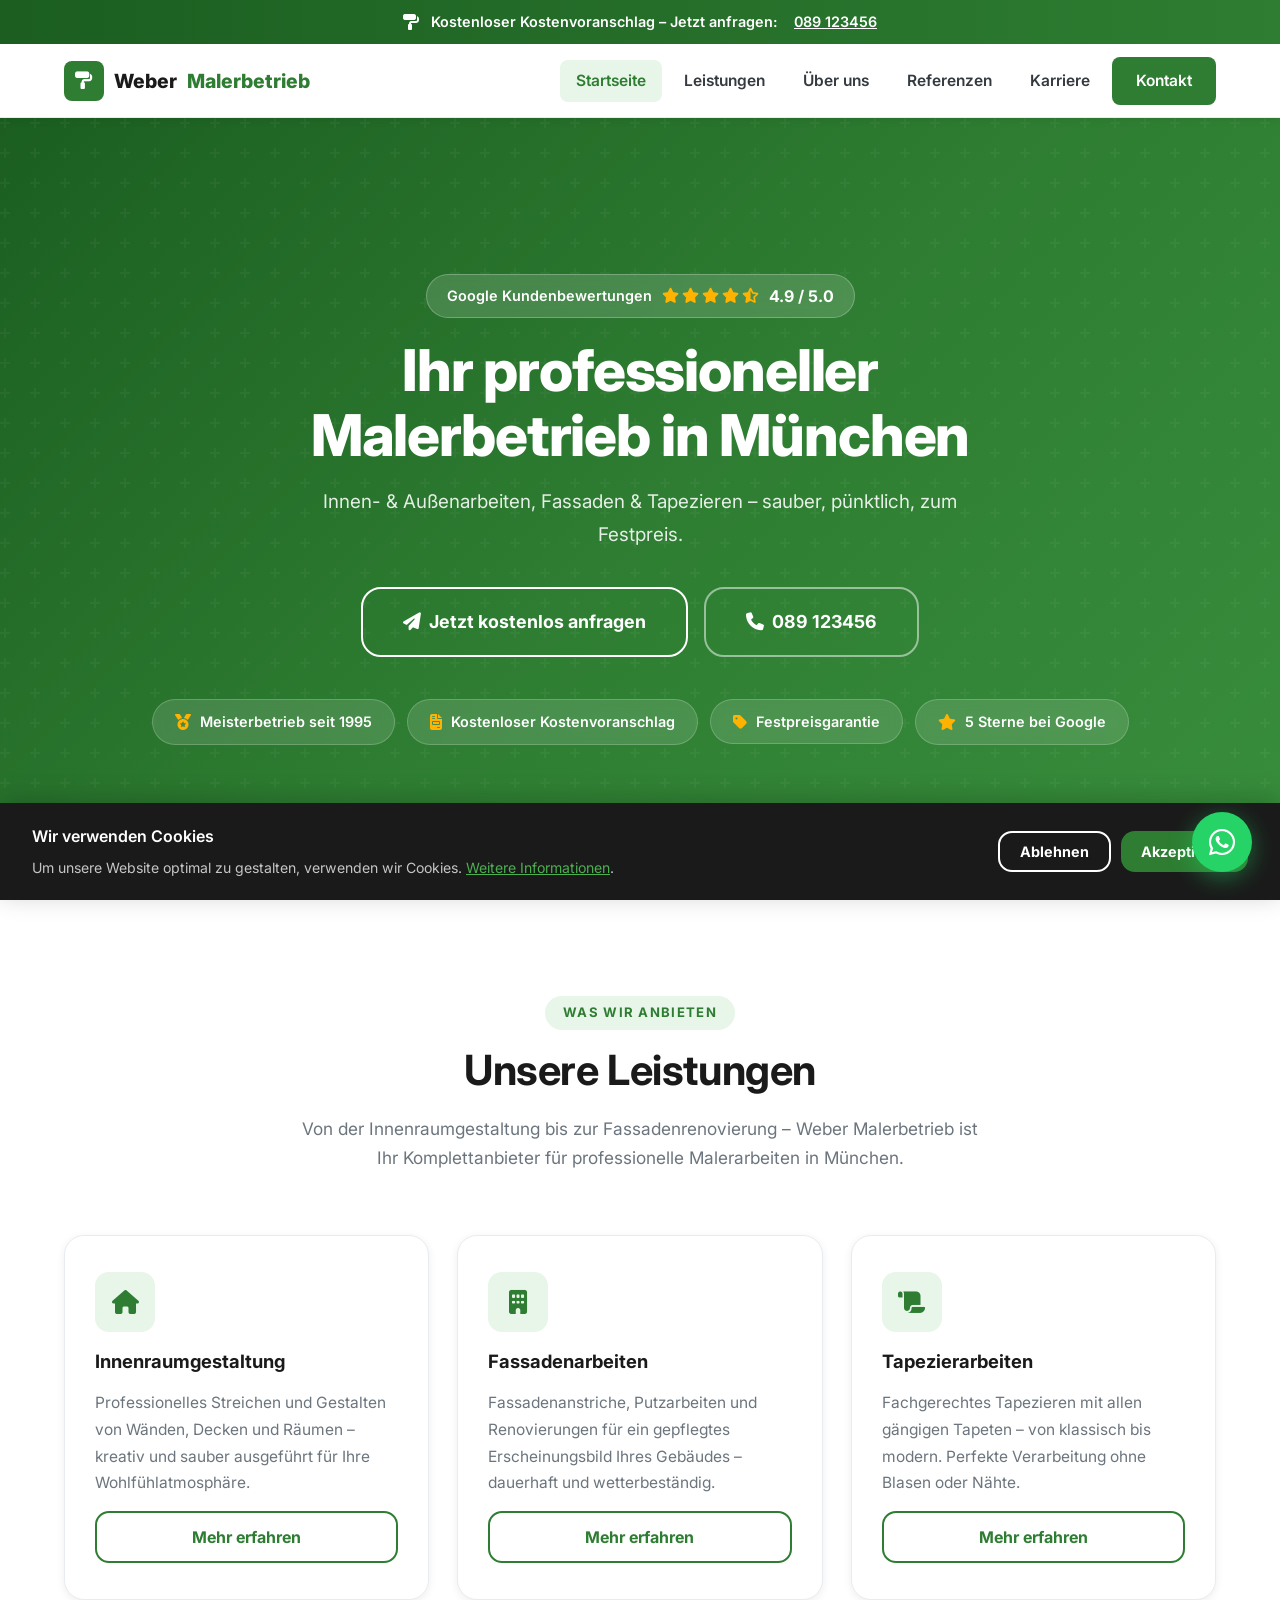
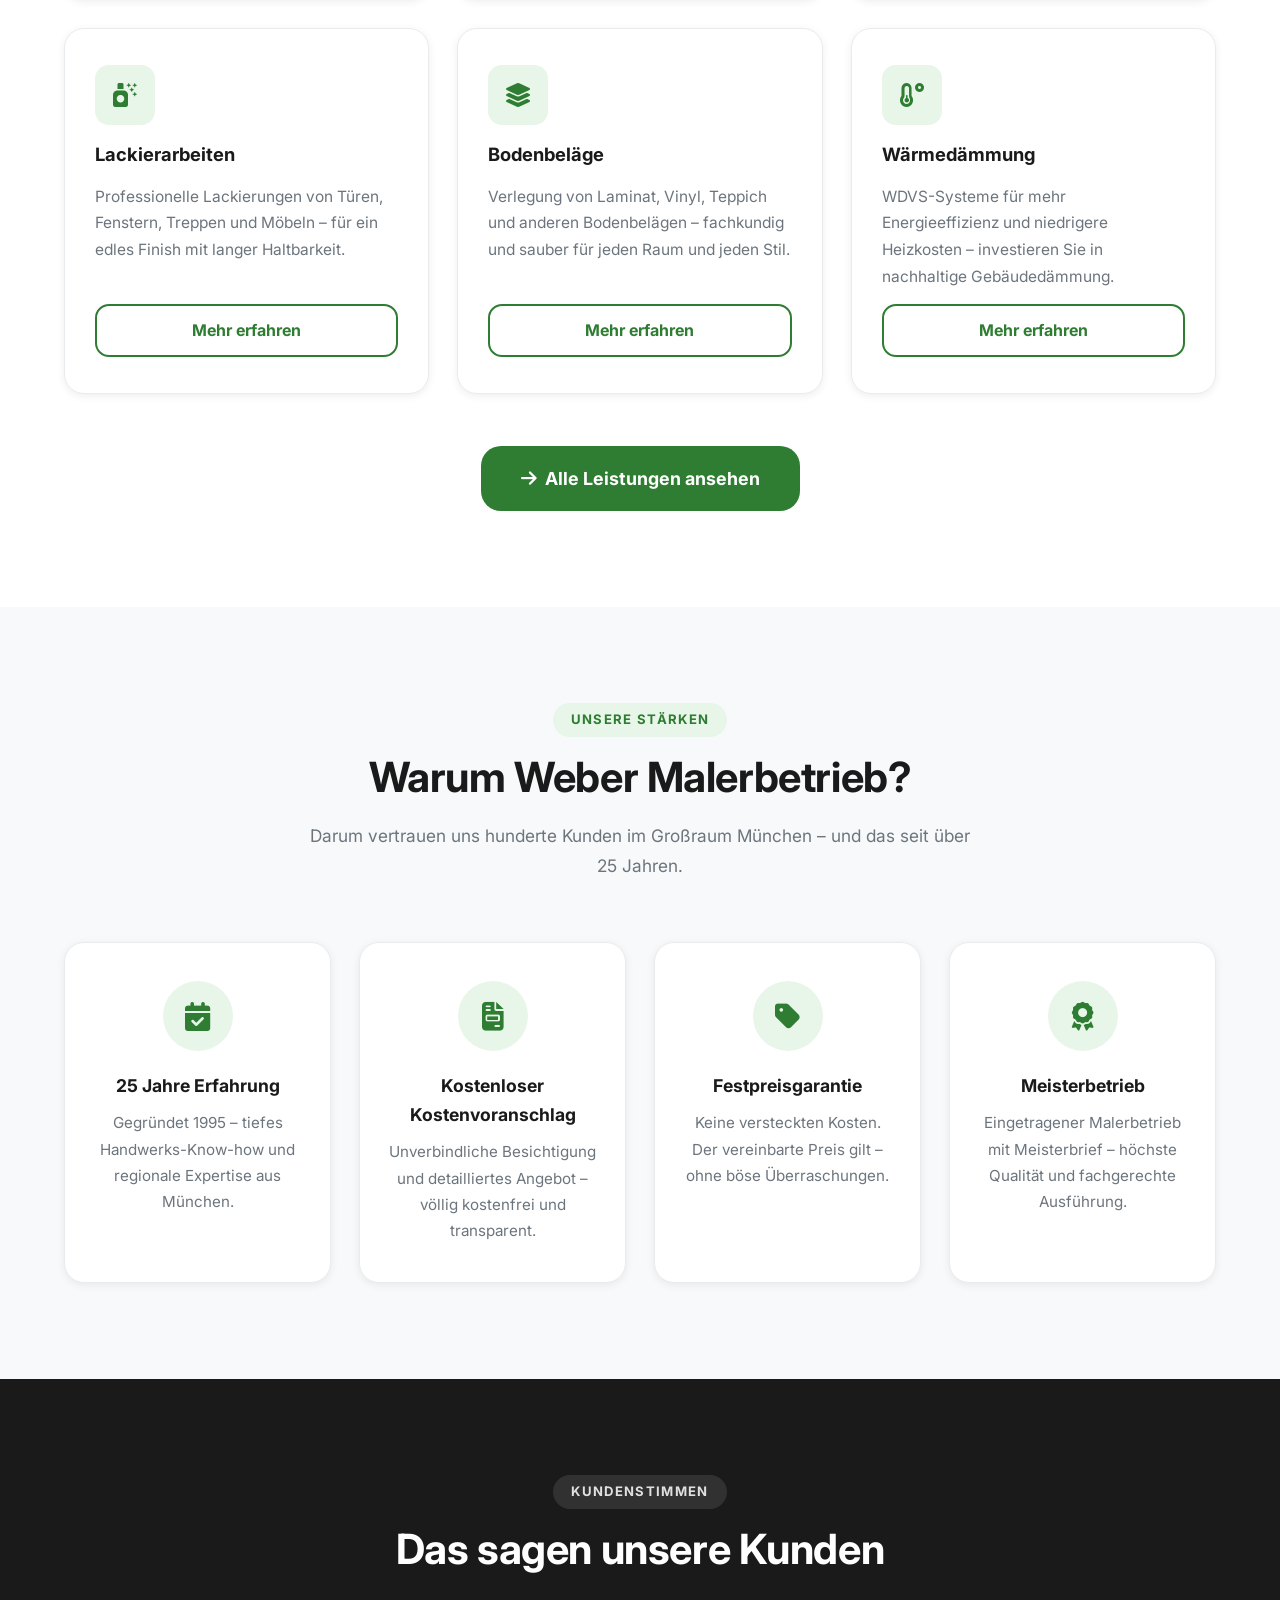
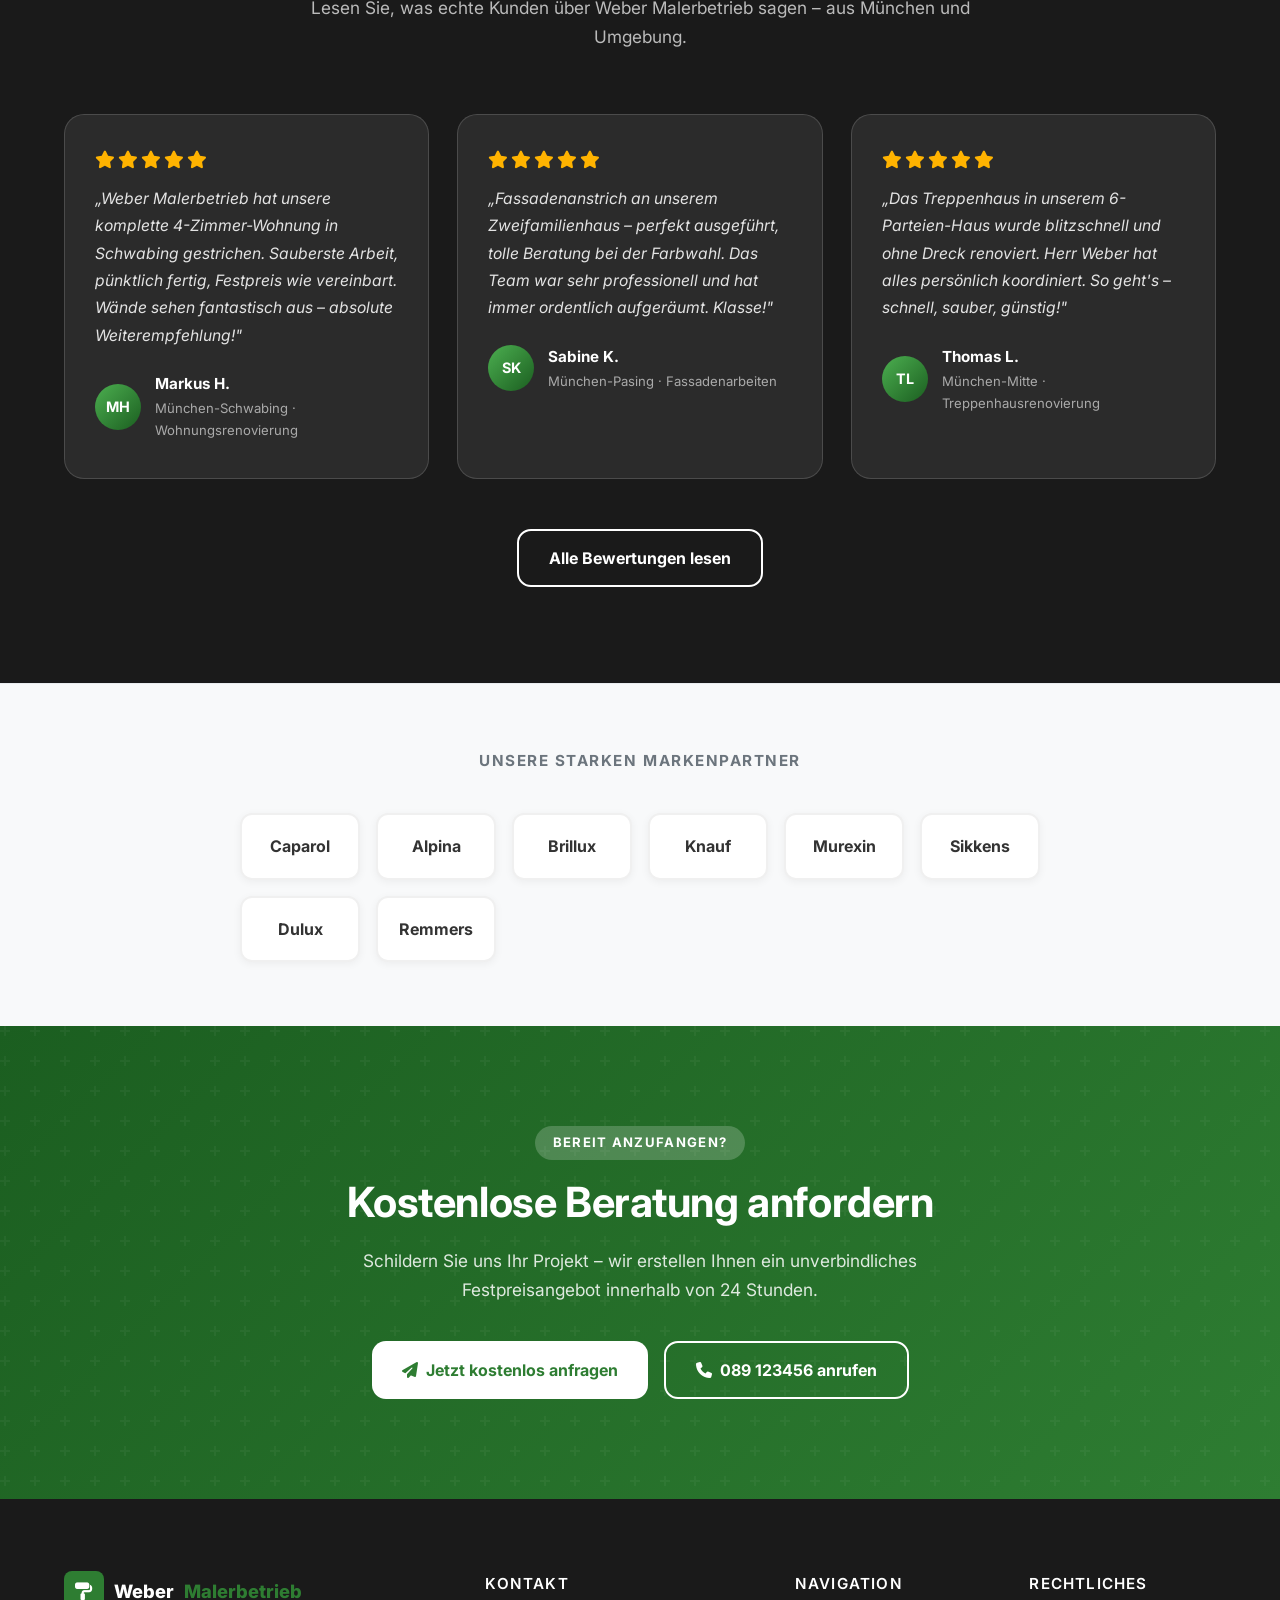
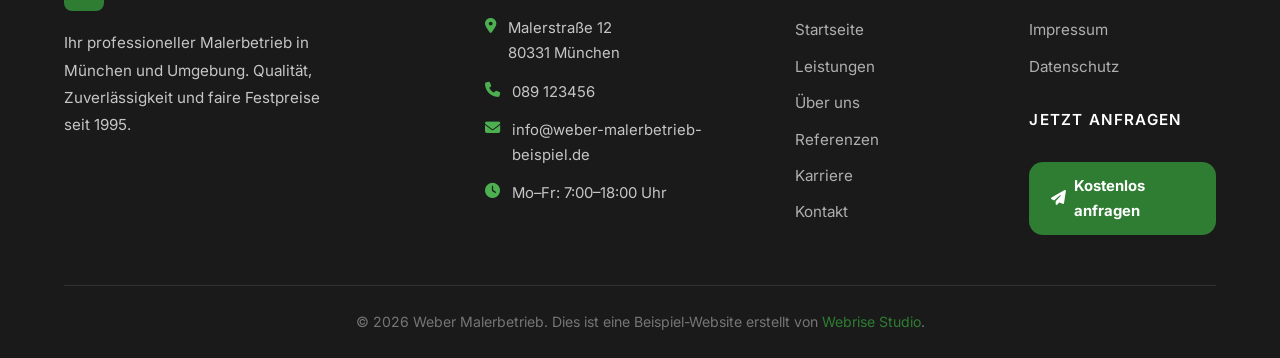
==== index.html @ 3fe01c22 "Feat: Personalisierter Banner, BAFA 20%, Brand Badges, OG Tags + SEO - Personalisierter Demo-Banner " ====
<!DOCTYPE html>
<html lang="de">
<head>
  <meta charset="UTF-8">
  <meta name="viewport" content="width=device-width, initial-scale=1.0">
  <title>Weber Malerbetrieb München – Ihr Malerbetrieb | Innen & Außen | Festpreisgarantie</title>
  <meta name="description" content="Weber Malerbetrieb aus München – professionelle Maler- und Tapezierarbeiten seit 1995. Innenraumgestaltung, Fassaden, Lackierungen zum Festpreis. Jetzt kostenlos anfragen!">

  <!-- Google Fonts -->
  <link rel="preconnect" href="https://fonts.googleapis.com">
  <link rel="preconnect" href="https://fonts.gstatic.com" crossorigin>
  <link href="https://fonts.googleapis.com/css2?family=Inter:wght@400;500;600;700;800;900&display=swap" rel="stylesheet">

  <!-- FontAwesome -->
  <link rel="stylesheet" href="https://cdnjs.cloudflare.com/ajax/libs/font-awesome/6.4.0/css/all.min.css">

  <!-- Google Analytics Platzhalter -->
  <!-- <script async src="https://www.googletagmanager.com/gtag/js?id=G-XXXXXXXXXX"></script>
  <script>
    window.dataLayer = window.dataLayer || [];
    function gtag(){dataLayer.push(arguments);}
    gtag('js', new Date());
    gtag('config', 'G-XXXXXXXXXX');
  </script> -->

  <link rel="stylesheet" href="css/style.css">
  <link rel="icon" type="image/x-icon" href="favicon.ico">
  <link rel="icon" type="image/png" sizes="32x32" href="favicon-32x32.png">
  <link rel="icon" type="image/png" sizes="16x16" href="favicon-16x16.png">
  <link rel="apple-touch-icon" sizes="180x180" href="apple-touch-icon.png">
  <!-- Open Graph -->
  <meta property="og:type" content="website">
  <meta property="og:url" content="https://webrisestudiode.github.io/maler-weber/">
  <meta property="og:title" content="Weber Malerbetrieb München – Ihr Malerbetrieb | Innen & Außen | Festpreis">
  <meta property="og:description" content="Weber Malerbetrieb aus München – professionelle Maler- und Tapezierarbeiten seit 1995. Innenraumgestaltung, Fassaden & Lackierungen zum Festpreis.">
  <meta property="og:image" content="https://webrisestudiode.github.io/maler-weber/bilder-mitarbeiter/fassadenarbeiten.webp">
  <meta name="twitter:card" content="summary_large_image">
</head>
<body>

<!-- Personalisierter Demo-Banner -->
<div id="personalized-banner" style="display:none; background:linear-gradient(90deg,#1B5E20,#2E7D32); color:white; text-align:center; padding:10px 20px; font-size:0.9rem; font-weight:600; letter-spacing:0.01em; position:relative; z-index:9999;">
  <i class="fa-solid fa-paint-roller" style="margin-right:8px;"></i>
  Guten Tag Herr/Frau <span id="banner-name" style="font-weight:800;"></span> – so könnte die Website von <strong id="banner-firma"></strong> aussehen &nbsp;·&nbsp;
  <a href="https://webrisestudio.de/kontakt.html" target="_blank" style="color:rgba(255,255,255,0.9);text-decoration:underline;font-weight:700;">Website anfragen →</a>
</div>
<script>
(function(){var p=new URLSearchParams(window.location.search),f=p.get('firma'),n=p.get('name');if(f&&n){var b=document.getElementById('personalized-banner');if(b){document.getElementById('banner-firma').textContent=f;document.getElementById('banner-name').textContent=n;b.style.display='block';}}})();
</script>

  <!-- Info Banner -->
  <div class="info-banner">
    <i class="fa-solid fa-paint-roller"></i>
    Kostenloser Kostenvoranschlag – Jetzt anfragen:&nbsp;<a href="tel:089123456">089 123456</a>
  </div>

  <!-- Header -->
  <header class="header">
    <div class="container nav-container">
      <a href="index.html" class="logo">
        <div class="logo-icon"><i class="fa-solid fa-paint-roller"></i></div>
        Weber <span>Malerbetrieb</span>
      </a>
      <button class="mobile-menu-btn" aria-label="Menü öffnen">
        <i class="fa-solid fa-bars"></i>
      </button>
      <nav class="nav-links">
        <a href="index.html" class="active">Startseite</a>
        <a href="leistungen.html">Leistungen</a>
        <a href="ueber-uns.html">Über uns</a>
        <a href="referenzen.html">Referenzen</a>
        <a href="karriere.html">Karriere</a>
        <a href="kontakt.html" class="btn btn-primary btn-nav-cta">Kontakt</a>
      </nav>
    </div>
  </header>

  <!-- Hero Section -->
  <section class="hero">
    <div class="container hero-content">

      <div class="rating-badge animate-on-scroll">
        <span>Google Kundenbewertungen</span>
        <div class="stars">
          <i class="fa-solid fa-star"></i><i class="fa-solid fa-star"></i>
          <i class="fa-solid fa-star"></i><i class="fa-solid fa-star"></i>
          <i class="fa-solid fa-star-half-stroke"></i>
        </div>
        <strong>4.9 / 5.0</strong>
      </div>

      <h1 class="animate-on-scroll" style="transition-delay:0.1s;">
        Ihr professioneller<br>Malerbetrieb in München
      </h1>
      <p class="animate-on-scroll" style="transition-delay:0.2s;">
        Innen- &amp; Außenarbeiten, Fassaden &amp; Tapezieren – sauber, pünktlich, zum Festpreis.
      </p>

      <div class="animate-on-scroll" style="transition-delay:0.3s; display:flex; gap:16px; justify-content:center; flex-wrap:wrap;">
        <a href="kontakt.html" class="btn btn-outline-white btn-lg" id="hero-cta-anfragen">
          <i class="fa-solid fa-paper-plane"></i> Jetzt kostenlos anfragen
        </a>
        <a href="tel:089123456" class="btn btn-outline-white btn-lg" style="border-color:rgba(255,255,255,0.5);" id="hero-cta-anrufen">
          <i class="fa-solid fa-phone"></i> 089 123456
        </a>
      </div>

      <div class="trust-badges-hero animate-on-scroll" style="transition-delay:0.45s;">
        <div class="trust-badge"><i class="fa-solid fa-medal"></i> Meisterbetrieb seit 1995</div>
        <div class="trust-badge"><i class="fa-solid fa-file-invoice"></i> Kostenloser Kostenvoranschlag</div>
        <div class="trust-badge"><i class="fa-solid fa-tag"></i> Festpreisgarantie</div>
        <div class="trust-badge"><i class="fa-solid fa-star" style="color:#FFB300;"></i> 5 Sterne bei Google</div>
      </div>
    </div>
  </section>

  <!-- Leistungen Sektion -->
  <section class="section-padding" id="leistungen">
    <div class="container">
      <div class="section-header animate-on-scroll">
        <span class="section-eyebrow">Was wir anbieten</span>
        <h2>Unsere Leistungen</h2>
        <p>Von der Innenraumgestaltung bis zur Fassadenrenovierung – Weber Malerbetrieb ist Ihr Komplettanbieter für professionelle Malerarbeiten in München.</p>
      </div>

      <div class="grid grid-3">
        <!-- Karte 1 -->
        <div class="card animate-on-scroll">
          <div class="card-icon"><i class="fa-solid fa-house"></i></div>
          <h3 class="card-title">Innenraumgestaltung</h3>
          <p class="card-text">Professionelles Streichen und Gestalten von Wänden, Decken und Räumen – kreativ und sauber ausgeführt für Ihre Wohlfühlatmosphäre.</p>
          <a href="leistungen.html#innenraumgestaltung" class="btn btn-outline" style="padding:11px 22px;" id="card-innen-mehr">Mehr erfahren</a>
        </div>
        <!-- Karte 2 -->
        <div class="card animate-on-scroll" style="transition-delay:0.08s;">
          <div class="card-icon"><i class="fa-solid fa-building"></i></div>
          <h3 class="card-title">Fassadenarbeiten</h3>
          <p class="card-text">Fassadenanstriche, Putzarbeiten und Renovierungen für ein gepflegtes Erscheinungsbild Ihres Gebäudes – dauerhaft und wetterbeständig.</p>
          <a href="leistungen.html#fassadenarbeiten" class="btn btn-outline" style="padding:11px 22px;" id="card-fassade-mehr">Mehr erfahren</a>
        </div>
        <!-- Karte 3 -->
        <div class="card animate-on-scroll" style="transition-delay:0.16s;">
          <div class="card-icon"><i class="fa-solid fa-scroll"></i></div>
          <h3 class="card-title">Tapezierarbeiten</h3>
          <p class="card-text">Fachgerechtes Tapezieren mit allen gängigen Tapeten – von klassisch bis modern. Perfekte Verarbeitung ohne Blasen oder Nähte.</p>
          <a href="leistungen.html#tapezierarbeiten" class="btn btn-outline" style="padding:11px 22px;" id="card-tapezier-mehr">Mehr erfahren</a>
        </div>
        <!-- Karte 4 -->
        <div class="card animate-on-scroll">
          <div class="card-icon"><i class="fa-solid fa-spray-can-sparkles"></i></div>
          <h3 class="card-title">Lackierarbeiten</h3>
          <p class="card-text">Professionelle Lackierungen von Türen, Fenstern, Treppen und Möbeln – für ein edles Finish mit langer Haltbarkeit.</p>
          <a href="leistungen.html#lackierarbeiten" class="btn btn-outline" style="padding:11px 22px;" id="card-lack-mehr">Mehr erfahren</a>
        </div>
        <!-- Karte 5 -->
        <div class="card animate-on-scroll" style="transition-delay:0.08s;">
          <div class="card-icon"><i class="fa-solid fa-layer-group"></i></div>
          <h3 class="card-title">Bodenbeläge</h3>
          <p class="card-text">Verlegung von Laminat, Vinyl, Teppich und anderen Bodenbelägen – fachkundig und sauber für jeden Raum und jeden Stil.</p>
          <a href="leistungen.html#bodenbelaege" class="btn btn-outline" style="padding:11px 22px;" id="card-boden-mehr">Mehr erfahren</a>
        </div>
        <!-- Karte 6 -->
        <div class="card animate-on-scroll" style="transition-delay:0.16s;">
          <div class="card-icon"><i class="fa-solid fa-temperature-low"></i></div>
          <h3 class="card-title">Wärmedämmung</h3>
          <p class="card-text">WDVS-Systeme für mehr Energieeffizienz und niedrigere Heizkosten – investieren Sie in nachhaltige Gebäudedämmung.</p>
          <a href="leistungen.html#waermedaemmung" class="btn btn-outline" style="padding:11px 22px;" id="card-daemm-mehr">Mehr erfahren</a>
        </div>
      </div>

      <div class="text-center animate-on-scroll" style="margin-top:52px;">
        <a href="leistungen.html" class="btn btn-primary btn-lg" id="alle-leistungen-btn">
          <i class="fa-solid fa-arrow-right"></i> Alle Leistungen ansehen
        </a>
      </div>
    </div>
  </section>

  <!-- Warum Weber Malerbetrieb -->
  <section class="section-padding bg-light">
    <div class="container">
      <div class="section-header animate-on-scroll">
        <span class="section-eyebrow">Unsere Stärken</span>
        <h2>Warum Weber Malerbetrieb?</h2>
        <p>Darum vertrauen uns hunderte Kunden im Großraum München – und das seit über 25 Jahren.</p>
      </div>
      <div class="grid grid-4">
        <div class="why-card animate-on-scroll">
          <div class="why-card-icon"><i class="fa-solid fa-calendar-check"></i></div>
          <h3>25 Jahre Erfahrung</h3>
          <p>Gegründet 1995 – tiefes Handwerks-Know-how und regionale Expertise aus München.</p>
        </div>
        <div class="why-card animate-on-scroll" style="transition-delay:0.1s;">
          <div class="why-card-icon"><i class="fa-solid fa-file-invoice"></i></div>
          <h3>Kostenloser Kostenvoranschlag</h3>
          <p>Unverbindliche Besichtigung und detailliertes Angebot – völlig kostenfrei und transparent.</p>
        </div>
        <div class="why-card animate-on-scroll" style="transition-delay:0.2s;">
          <div class="why-card-icon"><i class="fa-solid fa-tag"></i></div>
          <h3>Festpreisgarantie</h3>
          <p>Keine versteckten Kosten. Der vereinbarte Preis gilt – ohne böse Überraschungen.</p>
        </div>
        <div class="why-card animate-on-scroll" style="transition-delay:0.3s;">
          <div class="why-card-icon"><i class="fa-solid fa-award"></i></div>
          <h3>Meisterbetrieb</h3>
          <p>Eingetragener Malerbetrieb mit Meisterbrief – höchste Qualität und fachgerechte Ausführung.</p>
        </div>
      </div>
    </div>
  </section>

  <!-- Bewertungen Preview -->
  <section class="section-padding" style="background:var(--color-dark);">
    <div class="container">
      <div class="section-header animate-on-scroll">
        <span class="section-eyebrow" style="background:rgba(255,255,255,0.1); color:rgba(255,255,255,0.85);">Kundenstimmen</span>
        <h2 style="color:white;">Das sagen unsere Kunden</h2>
        <p style="color:rgba(255,255,255,0.7);">Lesen Sie, was echte Kunden über Weber Malerbetrieb sagen – aus München und Umgebung.</p>
      </div>

      <div class="grid grid-3">
        <div class="testimonial-card animate-on-scroll">
          <div class="stars">
            <i class="fa-solid fa-star"></i><i class="fa-solid fa-star"></i>
            <i class="fa-solid fa-star"></i><i class="fa-solid fa-star"></i>
            <i class="fa-solid fa-star"></i>
          </div>
          <p><em>„Weber Malerbetrieb hat unsere komplette 4-Zimmer-Wohnung in Schwabing gestrichen. Sauberste Arbeit, pünktlich fertig, Festpreis wie vereinbart. Wände sehen fantastisch aus – absolute Weiterempfehlung!"</em></p>
          <div class="testimonial-author">
            <div class="testimonial-avatar">MH</div>
            <div>
              <div class="testimonial-name">Markus H.</div>
              <div class="testimonial-meta">München-Schwabing · Wohnungsrenovierung</div>
            </div>
          </div>
        </div>

        <div class="testimonial-card animate-on-scroll" style="transition-delay:0.1s;">
          <div class="stars">
            <i class="fa-solid fa-star"></i><i class="fa-solid fa-star"></i>
            <i class="fa-solid fa-star"></i><i class="fa-solid fa-star"></i>
            <i class="fa-solid fa-star"></i>
          </div>
          <p><em>„Fassadenanstrich an unserem Zweifamilienhaus – perfekt ausgeführt, tolle Beratung bei der Farbwahl. Das Team war sehr professionell und hat immer ordentlich aufgeräumt. Klasse!"</em></p>
          <div class="testimonial-author">
            <div class="testimonial-avatar">SK</div>
            <div>
              <div class="testimonial-name">Sabine K.</div>
              <div class="testimonial-meta">München-Pasing · Fassadenarbeiten</div>
            </div>
          </div>
        </div>

        <div class="testimonial-card animate-on-scroll" style="transition-delay:0.2s;">
          <div class="stars">
            <i class="fa-solid fa-star"></i><i class="fa-solid fa-star"></i>
            <i class="fa-solid fa-star"></i><i class="fa-solid fa-star"></i>
            <i class="fa-solid fa-star"></i>
          </div>
          <p><em>„Das Treppenhaus in unserem 6-Parteien-Haus wurde blitzschnell und ohne Dreck renoviert. Herr Weber hat alles persönlich koordiniert. So geht's – schnell, sauber, günstig!"</em></p>
          <div class="testimonial-author">
            <div class="testimonial-avatar">TL</div>
            <div>
              <div class="testimonial-name">Thomas L.</div>
              <div class="testimonial-meta">München-Mitte · Treppenhausrenovierung</div>
            </div>
          </div>
        </div>
      </div>

      <div class="text-center animate-on-scroll" style="margin-top:50px;">
        <a href="referenzen.html" class="btn btn-outline-white" id="alle-bewertungen-btn">Alle Bewertungen lesen</a>
      </div>
    </div>
  </section>

  <!-- Markenpartner -->
  <section class="brands-section">
    <div class="container">
      <h3 class="text-center animate-on-scroll" style="margin-bottom:40px; color:var(--color-gray); font-size:0.95rem; font-weight:700; text-transform:uppercase; letter-spacing:0.1em;">Unsere starken Markenpartner</h3>
      <div class="brands-grid animate-on-scroll">
        <div style="display:grid; grid-template-columns:repeat(auto-fit,minmax(120px,1fr)); gap:16px; max-width:900px; margin:0 auto;">
    <div style="background:#fff; border:2px solid #f0f0f0; border-radius:12px; padding:18px 12px; text-align:center; font-weight:700; font-size:1rem; color:#333; box-shadow:0 2px 8px rgba(0,0,0,0.05); transition:border-color 0.2s;" onmouseover="this.style.borderColor='#2E7D32'" onmouseout="this.style.borderColor='#f0f0f0'">Caparol</div>
    <div style="background:#fff; border:2px solid #f0f0f0; border-radius:12px; padding:18px 12px; text-align:center; font-weight:700; font-size:1rem; color:#333; box-shadow:0 2px 8px rgba(0,0,0,0.05); transition:border-color 0.2s;" onmouseover="this.style.borderColor='#2E7D32'" onmouseout="this.style.borderColor='#f0f0f0'">Alpina</div>
    <div style="background:#fff; border:2px solid #f0f0f0; border-radius:12px; padding:18px 12px; text-align:center; font-weight:700; font-size:1rem; color:#333; box-shadow:0 2px 8px rgba(0,0,0,0.05); transition:border-color 0.2s;" onmouseover="this.style.borderColor='#2E7D32'" onmouseout="this.style.borderColor='#f0f0f0'">Brillux</div>
    <div style="background:#fff; border:2px solid #f0f0f0; border-radius:12px; padding:18px 12px; text-align:center; font-weight:700; font-size:1rem; color:#333; box-shadow:0 2px 8px rgba(0,0,0,0.05); transition:border-color 0.2s;" onmouseover="this.style.borderColor='#2E7D32'" onmouseout="this.style.borderColor='#f0f0f0'">Knauf</div>
    <div style="background:#fff; border:2px solid #f0f0f0; border-radius:12px; padding:18px 12px; text-align:center; font-weight:700; font-size:1rem; color:#333; box-shadow:0 2px 8px rgba(0,0,0,0.05); transition:border-color 0.2s;" onmouseover="this.style.borderColor='#2E7D32'" onmouseout="this.style.borderColor='#f0f0f0'">Murexin</div>
    <div style="background:#fff; border:2px solid #f0f0f0; border-radius:12px; padding:18px 12px; text-align:center; font-weight:700; font-size:1rem; color:#333; box-shadow:0 2px 8px rgba(0,0,0,0.05); transition:border-color 0.2s;" onmouseover="this.style.borderColor='#2E7D32'" onmouseout="this.style.borderColor='#f0f0f0'">Sikkens</div>
    <div style="background:#fff; border:2px solid #f0f0f0; border-radius:12px; padding:18px 12px; text-align:center; font-weight:700; font-size:1rem; color:#333; box-shadow:0 2px 8px rgba(0,0,0,0.05); transition:border-color 0.2s;" onmouseover="this.style.borderColor='#2E7D32'" onmouseout="this.style.borderColor='#f0f0f0'">Dulux</div>
    <div style="background:#fff; border:2px solid #f0f0f0; border-radius:12px; padding:18px 12px; text-align:center; font-weight:700; font-size:1rem; color:#333; box-shadow:0 2px 8px rgba(0,0,0,0.05); transition:border-color 0.2s;" onmouseover="this.style.borderColor='#2E7D32'" onmouseout="this.style.borderColor='#f0f0f0'">Remmers</div>
</div>
      </div>
    </div>
  </section>

  <!-- CTA Section -->
  <section class="cta-section">
    <div class="container animate-on-scroll">
      <span class="section-eyebrow" style="background:rgba(255,255,255,0.2); color:white;">Bereit anzufangen?</span>
      <h2>Kostenlose Beratung anfordern</h2>
      <p>Schildern Sie uns Ihr Projekt – wir erstellen Ihnen ein unverbindliches Festpreisangebot innerhalb von 24 Stunden.</p>
      <div style="display:flex; gap:16px; justify-content:center; flex-wrap:wrap;">
        <a href="kontakt.html" class="btn" style="background:white; color:var(--color-primary); font-weight:700;" id="cta-anfragen-btn">
          <i class="fa-solid fa-paper-plane"></i> Jetzt kostenlos anfragen
        </a>
        <a href="tel:089123456" class="btn btn-outline-white" id="cta-anrufen-btn">
          <i class="fa-solid fa-phone"></i> 089 123456 anrufen
        </a>
      </div>
    </div>
  </section>

  <!-- Footer -->
  <footer class="footer">
    <div class="container">
      <div class="footer-grid">
        <div>
          <div class="footer-logo">
            <div class="logo-icon"><i class="fa-solid fa-paint-roller"></i></div>
            Weber <span>Malerbetrieb</span>
          </div>
          <p class="footer-desc">Ihr professioneller Malerbetrieb in München und Umgebung. Qualität, Zuverlässigkeit und faire Festpreise seit 1995.</p>
        </div>
        <div>
          <h4>Kontakt</h4>
          <div class="footer-contact-item"><i class="fa-solid fa-location-dot"></i><span>Malerstraße 12<br>80331 München</span></div>
          <div class="footer-contact-item"><i class="fa-solid fa-phone"></i><a href="tel:089123456">089 123456</a></div>
          <div class="footer-contact-item"><i class="fa-solid fa-envelope"></i><a href="mailto:info@weber-malerbetrieb-beispiel.de">info@weber-malerbetrieb-beispiel.de</a></div>
          <div class="footer-contact-item"><i class="fa-solid fa-clock"></i><span>Mo–Fr: 7:00–18:00 Uhr</span></div>
        </div>
        <div>
          <h4>Navigation</h4>
          <ul class="footer-links">
            <li><a href="index.html">Startseite</a></li>
            <li><a href="leistungen.html">Leistungen</a></li>
            <li><a href="ueber-uns.html">Über uns</a></li>
            <li><a href="referenzen.html">Referenzen</a></li>
            <li><a href="karriere.html">Karriere</a></li>
            <li><a href="kontakt.html">Kontakt</a></li>
          </ul>
        </div>
        <div>
          <h4>Rechtliches</h4>
          <ul class="footer-links">
            <li><a href="impressum.html">Impressum</a></li>
            <li><a href="datenschutz.html">Datenschutz</a></li>
          </ul>
          <h4 style="margin-top:28px;">Jetzt anfragen</h4>
          <a href="kontakt.html" class="btn btn-primary" style="padding:12px 22px; font-size:0.93rem; margin-top:10px; display:inline-flex;">
            <i class="fa-solid fa-paper-plane"></i> Kostenlos anfragen
          </a>
        </div>
      </div>
      <div class="footer-bottom">
        &copy; 2026 Weber Malerbetrieb. Dies ist eine Beispiel-Website erstellt von <a href="https://webrisestudio.de" target="_blank" style="color:var(--color-primary);">Webrise Studio</a>.
      </div>
    </div>
  </footer>

  <!-- WhatsApp Button -->
  <a href="https://wa.me/4989123456?text=Hallo%20Weber%20Malerbetrieb%2C%20ich%20h%C3%A4tte%20eine%20Anfrage..." target="_blank" class="whatsapp-btn" aria-label="WhatsApp Kontakt" id="whatsapp-fixed-btn">
    <i class="fa-brands fa-whatsapp"></i>
  </a>

  <!-- Cookie Banner -->
  <div id="cookie-banner" class="cookie-banner">
    <div>
      <h4>Wir verwenden Cookies</h4>
      <p>Um unsere Website optimal zu gestalten, verwenden wir Cookies. <a href="datenschutz.html">Weitere Informationen</a>.</p>
    </div>
    <div class="cookie-buttons">
      <button id="decline-cookies" class="btn btn-outline-white btn-sm">Ablehnen</button>
      <button id="accept-cookies" class="btn btn-primary btn-sm">Akzeptieren</button>
    </div>
  </div>

  <script src="js/script.js"></script>
</body>
</html>
---- css/style.css ----
/* ============================================================
   Weber Malerbetrieb – Haupt-Stylesheet
   Farben: Grün #2E7D32 | Weiß #FFFFFF | Hellgrau #F8F9FA
   Schrift: Inter (Google Fonts)
   ============================================================ */

/* ---- CSS Custom Properties ---- */
:root {
  --color-primary: #2E7D32;
  --color-primary-dark: #1B5E20;
  --color-primary-light: #4CAF50;
  --color-primary-xlight: #E8F5E9;
  --color-white: #FFFFFF;
  --color-light: #F8F9FA;
  --color-gray-light: #E9ECEF;
  --color-gray: #6C757D;
  --color-gray-dark: #343A40;
  --color-dark: #1A1A1A;
  --color-whatsapp: #25D366;
  --color-star: #FFB300;
  --font-family: 'Inter', sans-serif;
  --shadow-sm: 0 2px 8px rgba(0,0,0,0.07);
  --shadow-md: 0 6px 24px rgba(0,0,0,0.10);
  --shadow-lg: 0 16px 48px rgba(0,0,0,0.13);
  --radius-sm: 8px;
  --radius-md: 14px;
  --radius-lg: 20px;
  --radius-xl: 28px;
  --transition: 0.28s cubic-bezier(.4,0,.2,1);
  --max-width: 1200px;
  --nav-height: 74px;
  --banner-height: 44px;
}

/* ---- Reset & Base ---- */
*, *::before, *::after { box-sizing: border-box; margin: 0; padding: 0; }
html { scroll-behavior: smooth; font-size: 16px; }
body {
  font-family: var(--font-family);
  color: var(--color-dark);
  background: var(--color-white);
  line-height: 1.65;
  -webkit-font-smoothing: antialiased;
}
a { color: inherit; text-decoration: none; }
img { display: block; max-width: 100%; }
ul { list-style: none; }
button { cursor: pointer; font-family: inherit; border: none; background: none; }

/* ---- Utility ---- */
.container { max-width: var(--max-width); margin: 0 auto; padding: 0 24px; }
.section-padding { padding: 96px 0; }
.bg-light { background: var(--color-light); }
.bg-dark { background: var(--color-dark); }
.bg-primary { background: var(--color-primary); }
.text-center { text-align: center; }

/* ---- Typography ---- */
h1 { font-size: clamp(2.2rem, 5vw, 3.6rem); font-weight: 800; line-height: 1.13; letter-spacing: -0.02em; }
h2 { font-size: clamp(1.7rem, 3.5vw, 2.6rem); font-weight: 700; line-height: 1.2; letter-spacing: -0.01em; }
h3 { font-size: 1.25rem; font-weight: 700; }
h4 { font-size: 1rem; font-weight: 600; }
p { line-height: 1.72; }

/* ---- Section Header ---- */
.section-header { text-align: center; margin-bottom: 62px; max-width: 680px; margin-left: auto; margin-right: auto; }
.section-header h2 { margin: 12px 0 18px; }
.section-header p { color: var(--color-gray); font-size: 1.08rem; }
.section-eyebrow {
  display: inline-block; padding: 6px 18px;
  background: var(--color-primary-xlight); color: var(--color-primary);
  border-radius: 999px; font-size: 0.82rem; font-weight: 700;
  text-transform: uppercase; letter-spacing: 0.1em; margin-bottom: 4px;
}

/* ---- Buttons ---- */
.btn {
  display: inline-flex; align-items: center; justify-content: center;
  padding: 14px 30px; border-radius: var(--radius-md);
  font-size: 1rem; font-weight: 700; gap: 8px;
  transition: background var(--transition), color var(--transition), transform var(--transition), box-shadow var(--transition);
  cursor: pointer; text-decoration: none;
}
.btn:hover { transform: translateY(-2px); box-shadow: 0 8px 28px rgba(46,125,50,0.22); }
.btn-primary { background: var(--color-primary); color: white; }
.btn-primary:hover { background: var(--color-primary-dark); }
.btn-outline { background: transparent; color: var(--color-primary); border: 2px solid var(--color-primary); }
.btn-outline:hover { background: var(--color-primary); color: white; }
.btn-outline-white { background: transparent; color: white; border: 2px solid white; }
.btn-outline-white:hover { background: white; color: var(--color-primary); }
.btn-lg { padding: 18px 40px; font-size: 1.12rem; border-radius: var(--radius-lg); }
.btn-sm { padding: 10px 20px; font-size: 0.9rem; }

/* ---- Info Banner ---- */
.info-banner {
  background: linear-gradient(90deg, var(--color-primary-dark), var(--color-primary));
  color: white; text-align: center; padding: 0 16px;
  height: var(--banner-height); display: flex; align-items: center; justify-content: center;
  font-size: 0.9rem; font-weight: 600; gap: 12px; position: relative; z-index: 200;
}
.info-banner a { color: white; text-decoration: underline; }
.info-banner i { font-size: 1rem; }

/* ---- Header ---- */
.header {
  position: sticky; top: 0; z-index: 150;
  background: rgba(255,255,255,0.96); backdrop-filter: blur(12px);
  border-bottom: 1px solid var(--color-gray-light);
  box-shadow: var(--shadow-sm);
  height: var(--nav-height);
}
.nav-container {
  display: flex; align-items: center; justify-content: space-between;
  height: var(--nav-height);
}
.logo {
  display: flex; align-items: center; gap: 10px;
  font-size: 1.22rem; font-weight: 800; color: var(--color-dark);
}
.logo span { color: var(--color-primary); }
.logo-icon {
  width: 40px; height: 40px; border-radius: var(--radius-sm);
  background: var(--color-primary); color: white;
  display: flex; align-items: center; justify-content: center;
  font-size: 1.1rem;
}
.nav-links {
  display: flex; align-items: center; gap: 6px;
}
.nav-links a {
  padding: 8px 16px; border-radius: var(--radius-sm); font-weight: 600; font-size: 0.97rem;
  color: var(--color-gray-dark); transition: color var(--transition), background var(--transition);
}
.nav-links a:hover, .nav-links a.active { color: var(--color-primary); background: var(--color-primary-xlight); }
.btn-nav-cta { padding: 11px 24px !important; color: white !important; background: var(--color-primary) !important; }
.btn-nav-cta:hover { background: var(--color-primary-dark) !important; }
.mobile-menu-btn { display: none; font-size: 1.4rem; color: var(--color-dark); padding: 8px; position: relative; z-index: 10000; }

/* ---- Hero ---- */
.hero {
  min-height: calc(100vh - var(--nav-height) - var(--banner-height));
  display: flex; align-items: center;
  background: linear-gradient(135deg, #1B5E20 0%, #2E7D32 50%, #388E3C 100%);
  position: relative; overflow: hidden; padding: 80px 0;
}
.hero::before {
  content: ''; position: absolute; inset: 0;
  background: url("data:image/svg+xml,%3Csvg width='60' height='60' viewBox='0 0 60 60' xmlns='http://www.w3.org/2000/svg'%3E%3Cg fill='none' fill-rule='evenodd'%3E%3Cg fill='%23ffffff' fill-opacity='0.04'%3E%3Cpath d='M36 34v-4h-2v4h-4v2h4v4h2v-4h4v-2h-4zm0-30V0h-2v4h-4v2h4v4h2V6h4V4h-4zM6 34v-4H4v4H0v2h4v4h2v-4h4v-2H6zM6 4V0H4v4H0v2h4v4h2V6h4V4H6z'/%3E%3C/g%3E%3C/g%3E%3C/svg%3E");
}
.hero-content { position: relative; z-index: 1; text-align: center; }
.hero h1 { color: white; margin: 20px 0 18px; }
.hero p { color: rgba(255,255,255,0.88); font-size: 1.18rem; max-width: 680px; margin: 0 auto 36px; }

.rating-badge {
  display: inline-flex; align-items: center; gap: 10px;
  background: rgba(255,255,255,0.15); backdrop-filter: blur(8px);
  border: 1px solid rgba(255,255,255,0.25); border-radius: 999px;
  padding: 8px 20px; color: white; font-size: 0.9rem; font-weight: 600;
}
.stars { display: flex; gap: 3px; color: var(--color-star); font-size: 0.95rem; }
.rating-badge strong { font-size: 1rem; }

.trust-badges-hero {
  display: flex; flex-wrap: wrap; gap: 12px; justify-content: center; margin-top: 42px;
}
.trust-badge {
  display: flex; align-items: center; gap: 9px;
  background: rgba(255,255,255,0.13); backdrop-filter: blur(6px);
  border: 1px solid rgba(255,255,255,0.2); border-radius: 999px;
  padding: 10px 22px; color: white; font-size: 0.9rem; font-weight: 600;
}
.trust-badge i { font-size: 1rem; color: var(--color-star); }

/* ---- Cards (Leistungen) ---- */
.grid { display: grid; gap: 28px; }
.grid-2 { grid-template-columns: repeat(2, 1fr); }
.grid-3 { grid-template-columns: repeat(3, 1fr); }
.grid-4 { grid-template-columns: repeat(4, 1fr); }

.card {
  background: white; border-radius: var(--radius-lg); padding: 36px 30px;
  border: 1px solid var(--color-gray-light); box-shadow: var(--shadow-sm);
  transition: box-shadow var(--transition), transform var(--transition);
  display: flex; flex-direction: column; gap: 14px;
}
.card:hover { box-shadow: var(--shadow-lg); transform: translateY(-5px); }
.card-icon {
  width: 60px; height: 60px; border-radius: var(--radius-md);
  background: var(--color-primary-xlight); color: var(--color-primary);
  display: flex; align-items: center; justify-content: center; font-size: 1.5rem;
}
.card-title { font-size: 1.15rem; font-weight: 700; color: var(--color-dark); }
.card-text { color: var(--color-gray); font-size: 0.97rem; flex: 1; }

/* ---- Why Cards ---- */
.why-card {
  background: white; border-radius: var(--radius-lg); padding: 38px 28px;
  text-align: center; border: 1px solid var(--color-gray-light); box-shadow: var(--shadow-sm);
  transition: box-shadow var(--transition), transform var(--transition);
}
.why-card:hover { box-shadow: var(--shadow-md); transform: translateY(-4px); }
.why-card-icon {
  width: 70px; height: 70px; border-radius: 50%;
  background: var(--color-primary-xlight); color: var(--color-primary);
  display: flex; align-items: center; justify-content: center;
  font-size: 1.8rem; margin: 0 auto 20px;
}
.why-card h3 { font-size: 1.1rem; margin-bottom: 10px; }
.why-card p { color: var(--color-gray); font-size: 0.95rem; }

/* ---- Testimonial Cards ---- */
.testimonial-card {
  background: rgba(255,255,255,0.08); backdrop-filter: blur(10px);
  border: 1px solid rgba(255,255,255,0.15); border-radius: var(--radius-lg);
  padding: 36px 30px; color: white;
  transition: background var(--transition), box-shadow var(--transition);
}
.testimonial-card:hover { background: rgba(255,255,255,0.14); box-shadow: 0 12px 40px rgba(0,0,0,0.2); }
.testimonial-card .stars { margin-bottom: 16px; font-size: 1.1rem; }
.testimonial-card p { color: rgba(255,255,255,0.87); font-size: 0.98rem; line-height: 1.75; }
.testimonial-author { display: flex; align-items: center; gap: 14px; margin-top: 22px; }
.testimonial-avatar {
  width: 46px; height: 46px; border-radius: 50%;
  background: linear-gradient(135deg, var(--color-primary-light), var(--color-primary-dark));
  display: flex; align-items: center; justify-content: center;
  font-weight: 700; font-size: 0.9rem; color: white; flex-shrink: 0;
}
.testimonial-name { font-weight: 700; font-size: 0.95rem; color: white; }
.testimonial-meta { font-size: 0.82rem; color: rgba(255,255,255,0.6); margin-top: 2px; }

/* Testimonial Cards (Light Version for Referenzen page) */
.testimonial-card-light {
  background: white; border: 1px solid var(--color-gray-light); border-radius: var(--radius-lg);
  padding: 34px 28px; box-shadow: var(--shadow-sm);
  transition: box-shadow var(--transition), transform var(--transition);
}
.testimonial-card-light:hover { box-shadow: var(--shadow-md); transform: translateY(-4px); }
.testimonial-card-light .stars { color: var(--color-star); margin-bottom: 14px; font-size: 1rem; }
.testimonial-card-light p { color: var(--color-gray-dark); font-size: 0.97rem; line-height: 1.75; font-style: italic; }
.testimonial-card-light .testimonial-author { margin-top: 20px; }
.testimonial-card-light .testimonial-avatar {
  background: linear-gradient(135deg, var(--color-primary-light), var(--color-primary-dark));
}
.testimonial-card-light .testimonial-name { color: var(--color-dark); }
.testimonial-card-light .testimonial-meta { color: var(--color-gray); }

/* ---- Brand Partners ---- */
.brands-section { padding: 64px 0; background: var(--color-light); border-top: 1px solid var(--color-gray-light); }
.brands-grid { display: flex; flex-wrap: wrap; justify-content: center; align-items: center; gap: 20px; }
.brand-item {
  background: white; border: 1px solid var(--color-gray-light); border-radius: var(--radius-md);
  padding: 16px 32px; font-weight: 800; color: var(--color-gray); font-size: 1rem;
  letter-spacing: 0.04em; transition: color var(--transition), border-color var(--transition), box-shadow var(--transition), transform var(--transition);
  white-space: nowrap; box-shadow: var(--shadow-sm);
}
.brand-item:hover { color: var(--color-primary); border-color: var(--color-primary); box-shadow: var(--shadow-md); transform: translateY(-3px); }

/* ---- CTA Section ---- */
.cta-section {
  background: linear-gradient(135deg, var(--color-primary-dark), var(--color-primary));
  padding: 100px 0; text-align: center; color: white; position: relative; overflow: hidden;
}
.cta-section::before {
  content: ''; position: absolute; inset: 0;
  background: url("data:image/svg+xml,%3Csvg width='60' height='60' viewBox='0 0 60 60' xmlns='http://www.w3.org/2000/svg'%3E%3Cg fill='none' fill-rule='evenodd'%3E%3Cg fill='%23ffffff' fill-opacity='0.04'%3E%3Cpath d='M36 34v-4h-2v4h-4v2h4v4h2v-4h4v-2h-4zm0-30V0h-2v4h-4v2h4v4h2V6h4V4h-4zM6 34v-4H4v4H0v2h4v4h2v-4h4v-2H6zM6 4V0H4v4H0v2h4v4h2V6h4V4H6z'/%3E%3C/g%3E%3C/g%3E%3C/svg%3E");
}
.cta-section > * { position: relative; z-index: 1; }
.cta-section h2 { color: white; margin: 14px 0 18px; }
.cta-section p { color: rgba(255,255,255,0.85); max-width: 600px; margin: 0 auto 36px; font-size: 1.08rem; }

/* ---- Footer ---- */
.footer { background: var(--color-dark); color: rgba(255,255,255,0.75); padding: 72px 0 0; }
.footer-grid { display: grid; grid-template-columns: 2fr 1.4fr 1fr 1fr; gap: 48px; }
.footer-logo { display: flex; align-items: center; gap: 10px; font-size: 1.15rem; font-weight: 800; color: white; margin-bottom: 18px; }
.footer-logo .logo-icon { background: var(--color-primary); }
.footer-logo span { color: var(--color-primary); }
.footer-desc { font-size: 0.95rem; line-height: 1.8; max-width: 280px; }
.footer h4 { color: white; font-size: 0.95rem; text-transform: uppercase; letter-spacing: 0.08em; margin-bottom: 20px; }
.footer-links li { margin-bottom: 10px; }
.footer-links a { color: rgba(255,255,255,0.65); font-size: 0.95rem; transition: color var(--transition); }
.footer-links a:hover { color: var(--color-primary-light); }
.footer-contact-item { display: flex; align-items: flex-start; gap: 12px; margin-bottom: 14px; font-size: 0.93rem; }
.footer-contact-item i { color: var(--color-primary-light); font-size: 0.95rem; margin-top: 2px; flex-shrink: 0; }
.footer-contact-item a { color: rgba(255,255,255,0.75); transition: color var(--transition); }
.footer-contact-item a:hover { color: var(--color-primary-light); }
.footer-bottom { border-top: 1px solid rgba(255,255,255,0.1); padding: 24px 0; margin-top: 50px; text-align: center; font-size: 0.88rem; color: rgba(255,255,255,0.4); }

/* ---- WhatsApp Button ---- */
.whatsapp-btn {
  position: fixed; bottom: 28px; right: 28px; z-index: 999;
  width: 60px; height: 60px; border-radius: 50%;
  background: var(--color-whatsapp); color: white;
  display: flex; align-items: center; justify-content: center; font-size: 1.85rem;
  box-shadow: 0 6px 24px rgba(37,211,102,0.45);
  transition: transform var(--transition), box-shadow var(--transition);
  animation: pulse-whatsapp 2.8s infinite;
}
.whatsapp-btn:hover { transform: scale(1.12); box-shadow: 0 10px 36px rgba(37,211,102,0.6); }
@keyframes pulse-whatsapp {
  0%, 100% { box-shadow: 0 6px 24px rgba(37,211,102,0.45); }
  50% { box-shadow: 0 6px 36px rgba(37,211,102,0.7); }
}

/* ---- Cookie Banner ---- */
.cookie-banner {
  position: fixed; bottom: 0; left: 0; right: 0; z-index: 998;
  background: var(--color-dark); color: white;
  display: flex; align-items: center; justify-content: space-between;
  gap: 24px; padding: 20px 32px;
  transform: translateY(100%); opacity: 0; transition: transform 0.4s ease, opacity 0.4s ease;
  box-shadow: 0 -4px 24px rgba(0,0,0,0.2);
}
.cookie-banner.visible { transform: translateY(0); opacity: 1; }
.cookie-banner h4 { font-size: 1rem; color: white; margin-bottom: 6px; }
.cookie-banner p { font-size: 0.88rem; color: rgba(255,255,255,0.75); }
.cookie-banner a { color: var(--color-primary-light); text-decoration: underline; }
.cookie-buttons { display: flex; gap: 10px; flex-shrink: 0; }

/* ---- Scroll Animations ---- */
.animate-on-scroll {
  opacity: 0; transform: translateY(32px);
  transition: opacity 0.65s ease, transform 0.65s ease;
}
.animate-on-scroll.visible { opacity: 1; transform: translateY(0); }

/* ---- Leistungen Detail-Karten ---- */
.service-card {
  background: white; border-radius: var(--radius-xl);
  overflow: hidden; border: 1px solid var(--color-gray-light);
  box-shadow: var(--shadow-sm);
  transition: box-shadow var(--transition), transform var(--transition);
  display: flex; flex-direction: column;
}
.service-card:hover { box-shadow: var(--shadow-lg); transform: translateY(-6px); }
.service-card-img { width: 100%; height: 260px; object-fit: cover; }
.service-card-body { padding: 36px 32px; flex: 1; display: flex; flex-direction: column; gap: 14px; }
.service-card-icon { color: var(--color-primary); font-size: 1.6rem; }
.service-card-body h3 { font-size: 1.4rem; }
.service-card-body p { color: var(--color-gray); flex: 1; }

/* ---- Über Uns Statistik ---- */
.stat-grid { display: grid; grid-template-columns: repeat(4, 1fr); gap: 24px; }
.stat-card {
  background: white; border-radius: var(--radius-lg); padding: 36px 20px;
  text-align: center; border: 1px solid var(--color-gray-light); box-shadow: var(--shadow-sm);
}
.stat-number { font-size: clamp(2rem, 4vw, 3rem); font-weight: 800; color: var(--color-primary); line-height: 1; }
.stat-label { color: var(--color-gray); font-size: 0.92rem; margin-top: 8px; font-weight: 500; }

/* ---- Team Cards ---- */
.team-card {
  background: white; border-radius: var(--radius-xl);
  overflow: hidden; border: 1px solid var(--color-gray-light); box-shadow: var(--shadow-sm);
  text-align: center; transition: box-shadow var(--transition), transform var(--transition);
}
.team-card:hover { box-shadow: var(--shadow-md); transform: translateY(-4px); }
.team-card-img { width: 100%; height: 300px; object-fit: cover; }
.team-card-body { padding: 28px 24px; }
.team-card-body h3 { font-size: 1.1rem; margin-bottom: 6px; }
.team-card-body .role { color: var(--color-primary); font-weight: 600; font-size: 0.9rem; }
.team-card-body p { color: var(--color-gray); font-size: 0.93rem; margin-top: 10px; }

/* ---- Referenzen / Projekte ---- */
.project-card {
  background: white; border-radius: var(--radius-xl); overflow: hidden;
  border: 1px solid var(--color-gray-light); box-shadow: var(--shadow-sm);
  transition: box-shadow var(--transition), transform var(--transition);
}
.project-card:hover { box-shadow: var(--shadow-lg); transform: translateY(-5px); }
.project-card-img { width: 100%; height: 240px; object-fit: cover; }
.project-card-body { padding: 24px; }
.project-tag {
  display: inline-flex; align-items: center; gap: 6px;
  background: var(--color-primary-xlight); color: var(--color-primary);
  padding: 4px 12px; border-radius: 999px; font-size: 0.8rem; font-weight: 600; margin-bottom: 10px;
}
.project-card-body h3 { font-size: 1.05rem; margin-bottom: 8px; }
.project-card-body p { color: var(--color-gray); font-size: 0.92rem; }

/* ---- Vorher/Nachher ---- */
.before-after-container {
  display: grid; grid-template-columns: 1fr 1fr; border-radius: var(--radius-xl);
  overflow: hidden; position: relative; box-shadow: var(--shadow-lg);
}
.before-after-left, .before-after-right { position: relative; }
.before-after-left img, .before-after-right img { width: 100%; height: 380px; object-fit: cover; display: block; }
.before-after-label {
  position: absolute; top: 18px; left: 18px; z-index: 2;
  background: rgba(0,0,0,0.72); color: white; padding: 6px 14px;
  border-radius: 999px; font-size: 0.82rem; font-weight: 700; letter-spacing: 0.08em;
  text-transform: uppercase;
}
.before-after-right .before-after-label { left: auto; right: 18px; background: var(--color-primary); }
.before-after-divider {
  position: absolute; top: 0; bottom: 0; left: 50%;
  width: 4px; background: white; z-index: 3; transform: translateX(-50%);
}
.before-after-divider::after {
  content: '↔'; position: absolute; top: 50%; left: 50%;
  transform: translate(-50%, -50%);
  width: 40px; height: 40px; border-radius: 50%; background: white;
  display: flex; align-items: center; justify-content: center;
  font-size: 1.2rem; color: var(--color-primary); box-shadow: var(--shadow-md);
}

/* ---- Rating Hero (Referenzen) ---- */
.rating-hero {
  background: linear-gradient(135deg, var(--color-primary-dark), var(--color-primary));
  padding: 80px 0; text-align: center; color: white;
}
.rating-hero .big-score { font-size: clamp(4rem, 10vw, 7rem); font-weight: 900; line-height: 1; color: white; }
.rating-hero .stars-big { font-size: 2.2rem; color: var(--color-star); gap: 6px; display: flex; justify-content: center; margin: 18px 0; }
.rating-hero p { color: rgba(255,255,255,0.8); font-size: 1.1rem; }

/* ---- Kontakt Page ---- */
.page-hero {
  background: linear-gradient(135deg, var(--color-primary-dark), var(--color-primary));
  padding: 80px 0; text-align: center; color: white;
}
.page-hero h1 { color: white; margin-bottom: 14px; }
.page-hero p { color: rgba(255,255,255,0.85); font-size: 1.08rem; max-width: 600px; margin: 0 auto; }

/* ---- Multi-Step Form ---- */
.form-card {
  background: white; border-radius: var(--radius-xl); padding: 48px 44px;
  box-shadow: var(--shadow-lg); border: 1px solid var(--color-gray-light);
}
.form-progress { display: flex; gap: 0; margin-bottom: 42px; }
.form-step-indicator {
  flex: 1; text-align: center; position: relative;
}
.form-step-indicator::after {
  content: ''; position: absolute; top: 18px; left: 50%; right: -50%;
  height: 2px; background: var(--color-gray-light); z-index: 0;
}
.form-step-indicator:last-child::after { display: none; }
.step-circle {
  width: 36px; height: 36px; border-radius: 50%;
  background: var(--color-gray-light); color: var(--color-gray);
  display: flex; align-items: center; justify-content: center;
  font-weight: 700; font-size: 0.95rem; margin: 0 auto 8px;
  position: relative; z-index: 1; transition: all 0.3s;
}
.step-circle.active { background: var(--color-primary); color: white; }
.step-circle.done { background: var(--color-primary-dark); color: white; }
.step-label { font-size: 0.8rem; font-weight: 600; color: var(--color-gray); }
.step-label.active { color: var(--color-primary); }

.form-step { display: none; }
.form-step.active { display: block; }

.form-group { margin-bottom: 22px; }
.form-label { display: block; font-weight: 600; font-size: 0.95rem; margin-bottom: 8px; color: var(--color-dark); }
.form-control {
  width: 100%; padding: 14px 18px; border-radius: var(--radius-md);
  border: 2px solid var(--color-gray-light); font-family: inherit; font-size: 1rem;
  color: var(--color-dark); background: white; outline: none;
  transition: border-color var(--transition), box-shadow var(--transition);
}
.form-control:focus { border-color: var(--color-primary); box-shadow: 0 0 0 3px rgba(46,125,50,0.12); }
.form-control::placeholder { color: var(--color-gray); }
select.form-control { cursor: pointer; }
textarea.form-control { resize: vertical; min-height: 120px; }

.service-selector { display: grid; grid-template-columns: repeat(3, 1fr); gap: 14px; }
.service-option { position: relative; }
.service-option input[type="radio"] { position: absolute; opacity: 0; width: 0; }
.service-option-label {
  display: flex; flex-direction: column; align-items: center; gap: 10px;
  padding: 22px 16px; border-radius: var(--radius-md); border: 2px solid var(--color-gray-light);
  cursor: pointer; text-align: center; font-size: 0.88rem; font-weight: 600;
  transition: all 0.25s; color: var(--color-gray-dark);
}
.service-option-label i { font-size: 1.8rem; color: var(--color-gray); transition: color 0.25s; }
.service-option input:checked + .service-option-label {
  border-color: var(--color-primary); background: var(--color-primary-xlight); color: var(--color-primary);
}
.service-option input:checked + .service-option-label i { color: var(--color-primary); }
.service-option-label:hover { border-color: var(--color-primary); }

.form-row { display: grid; grid-template-columns: 1fr 1fr; gap: 18px; }
.form-check { display: flex; align-items: flex-start; gap: 12px; }
.form-check input[type="checkbox"] { width: 18px; height: 18px; margin-top: 2px; accent-color: var(--color-primary); }
.form-check label { font-size: 0.92rem; color: var(--color-gray); line-height: 1.6; }
.form-check a { color: var(--color-primary); text-decoration: underline; }

.form-nav { display: flex; justify-content: space-between; gap: 16px; margin-top: 32px; }
.btn-prev { background: var(--color-gray-light); color: var(--color-gray-dark); }
.btn-prev:hover { background: var(--color-gray); color: white; transform: none; }

/* Confirmation Screen */
.form-success {
  text-align: center; padding: 48px 24px; display: none;
}
.form-success-icon {
  width: 90px; height: 90px; border-radius: 50%;
  background: var(--color-primary-xlight); color: var(--color-primary);
  display: flex; align-items: center; justify-content: center;
  font-size: 2.8rem; margin: 0 auto 24px;
  animation: popIn 0.5s ease;
}
@keyframes popIn { 0% { transform: scale(0.5); opacity: 0; } 100% { transform: scale(1); opacity: 1; } }
.form-success h2 { color: var(--color-dark); margin-bottom: 14px; }
.form-success p { color: var(--color-gray); font-size: 1.05rem; }

/* ---- Legal Pages ---- */
.legal-content { max-width: 820px; margin: 0 auto; padding: 60px 24px 100px; }
.legal-content h1 { font-size: 2.2rem; margin-bottom: 14px; }
.legal-content h2 { font-size: 1.3rem; margin: 38px 0 12px; color: var(--color-dark); }
.legal-content p { color: var(--color-gray-dark); margin-bottom: 14px; line-height: 1.8; }
.legal-content a { color: var(--color-primary); }
.legal-content ul { margin: 12px 0 14px 22px; list-style: disc; }
.legal-content li { color: var(--color-gray-dark); margin-bottom: 6px; line-height: 1.75; }

/* ---- Page Inner Hero (non-home) ---- */
.inner-hero {
  background: linear-gradient(135deg, var(--color-primary-dark), var(--color-primary));
  padding: 80px 0 70px; text-align: center; color: white;
}
.inner-hero h1 { color: white; margin-bottom: 14px; font-size: clamp(1.8rem, 4vw, 2.9rem); }
.inner-hero p { color: rgba(255,255,255,0.85); font-size: 1.08rem; max-width: 600px; margin: 0 auto; }

/* ---- Über Uns Img Section ---- */
.ueber-uns-intro { display: grid; grid-template-columns: 1fr 1fr; gap: 64px; align-items: center; }
.ueber-uns-intro img { width: 100%; height: 440px; object-fit: cover; border-radius: var(--radius-xl); box-shadow: var(--shadow-lg); }
.ueber-uns-text h2 { margin-bottom: 20px; }
.ueber-uns-text p { color: var(--color-gray); margin-bottom: 18px; font-size: 1.02rem; }

/* ---- Mobile ---- */
@media (max-width: 1024px) {
  .footer-grid { grid-template-columns: 1fr 1fr; gap: 36px; }
  .grid-4 { grid-template-columns: repeat(2, 1fr); }
  .stat-grid { grid-template-columns: repeat(2, 1fr); }
  .ueber-uns-intro { grid-template-columns: 1fr; gap: 36px; }
  .ueber-uns-intro img { height: 300px; }
  .service-selector { grid-template-columns: repeat(2, 1fr); }
}

@media (max-width: 768px) {
  :root { --nav-height: 66px; }
  .section-padding { padding: 64px 0; }
  .mobile-menu-btn { display: flex; }
  .nav-links {
    position: fixed;
    top: 0;
    left: 0;
    width: 100%;
    height: 100vh;
    background: #FFFFFF;
    flex-direction: column;
    gap: 0;
    padding-top: 80px;
    padding-bottom: 40px;
    transform: translateX(100%);
    transition: transform 0.3s cubic-bezier(.4,0,.2,1);
    overflow-y: auto;
    z-index: 9999;
    box-shadow: var(--shadow-lg);
  }
  .nav-links.open {
    transform: translateX(0);
    display: flex;
  }
  .nav-links a {
    width: 100%;
    min-height: 48px;
    display: flex;
    align-items: center;
    padding: 14px 24px;
    border-radius: 0;
    font-size: 1.15rem;
    border-bottom: 1px solid var(--color-gray-light);
  }
  .btn-nav-cta {
    margin: 20px 24px 0;
    width: calc(100% - 48px);
    justify-content: center;
    min-height: 54px;
    border-radius: var(--radius-md) !important;
  }
  .grid-3 { grid-template-columns: 1fr; }
  .grid-2 { grid-template-columns: 1fr; }
  .grid-4 { grid-template-columns: 1fr 1fr; }
  .stat-grid { grid-template-columns: 1fr 1fr; }
  .form-row { grid-template-columns: 1fr; }
  .service-selector { grid-template-columns: repeat(2, 1fr); }
  .form-card { padding: 28px 22px; }
  .before-after-container { grid-template-columns: 1fr; }
  .before-after-left img, .before-after-right img { height: 240px; }
  .before-after-divider { display: none; }
  .footer-grid { grid-template-columns: 1fr; gap: 30px; }
  .cookie-banner { flex-direction: column; padding: 18px 20px; text-align: center; }
  .brands-grid { gap: 12px; }
  .brand-item { padding: 12px 20px; font-size: 0.9rem; }
}

@media (max-width: 480px) {
  .trust-badges-hero { flex-direction: column; align-items: center; }
  .grid-4 { grid-template-columns: 1fr; }
  .service-selector { grid-template-columns: 1fr; }
  .form-card { padding: 22px 16px; }
  .hero h1 { font-size: 2rem; }
}
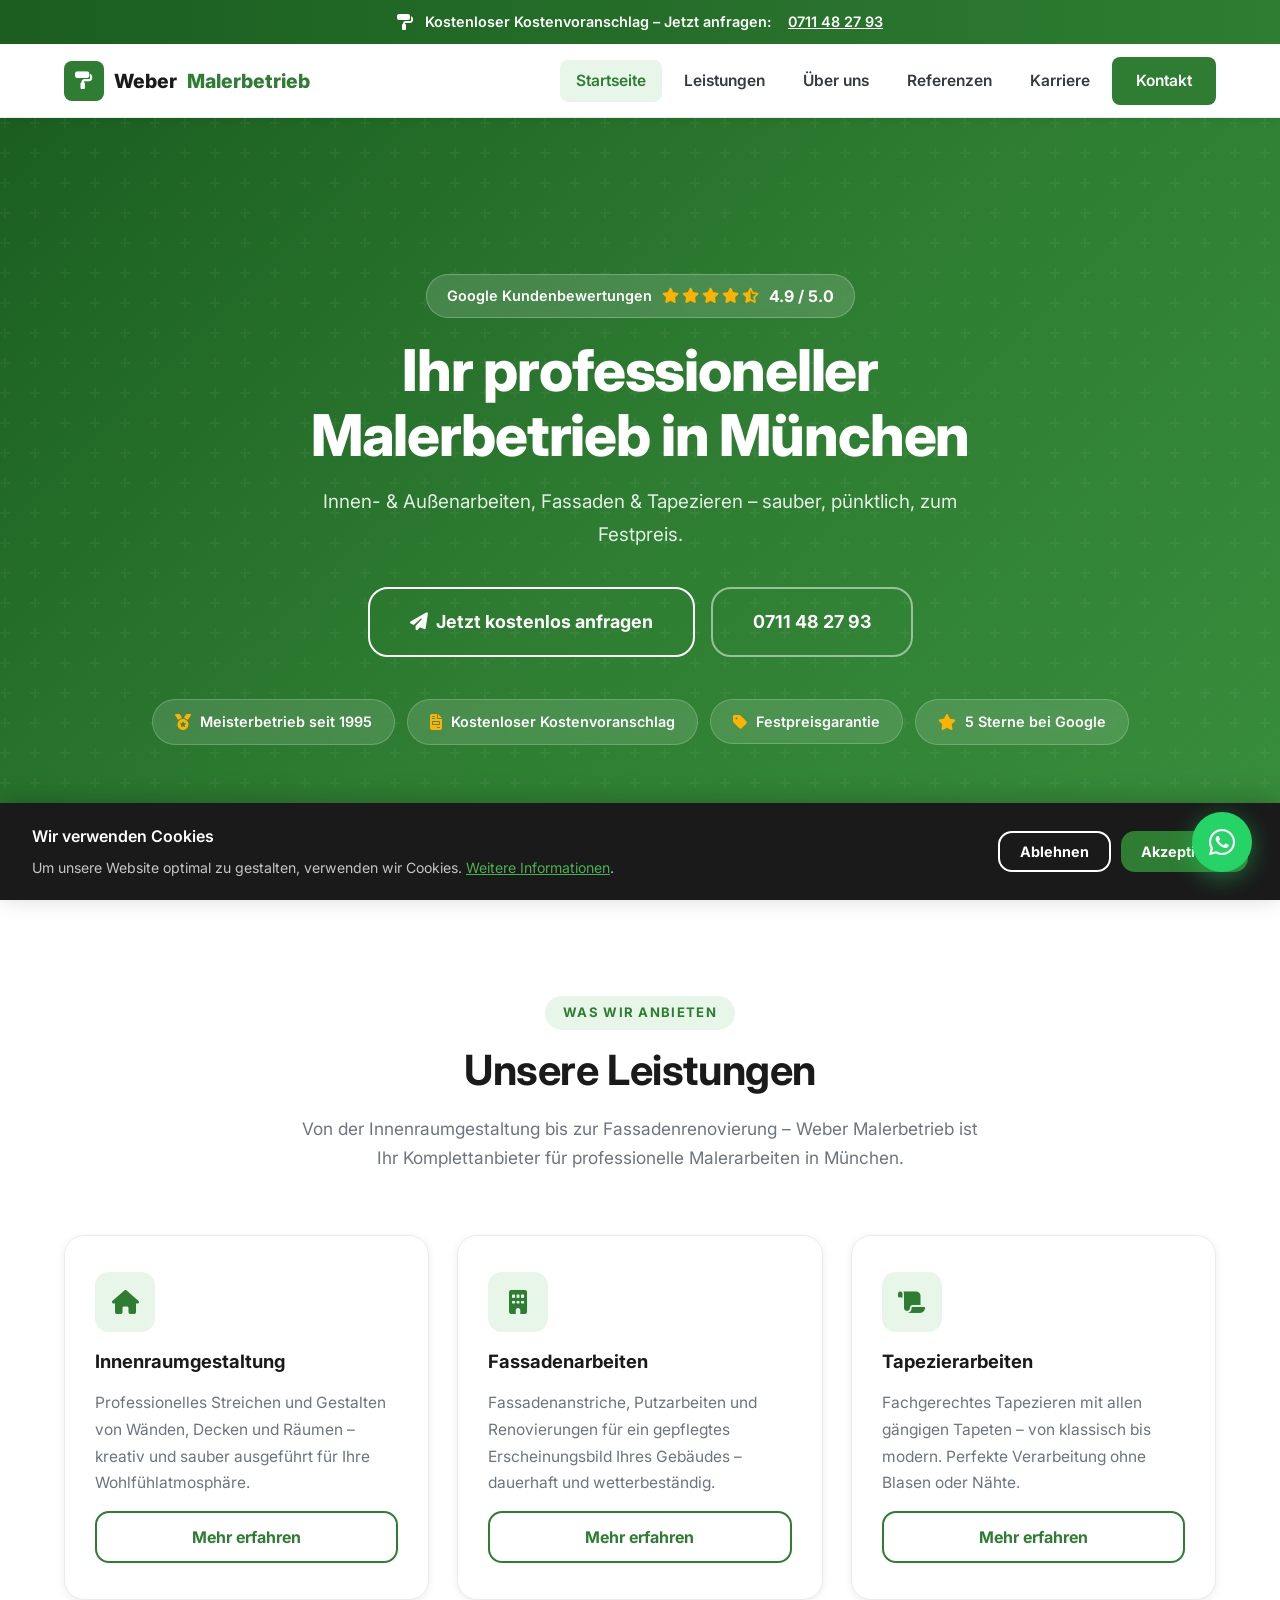
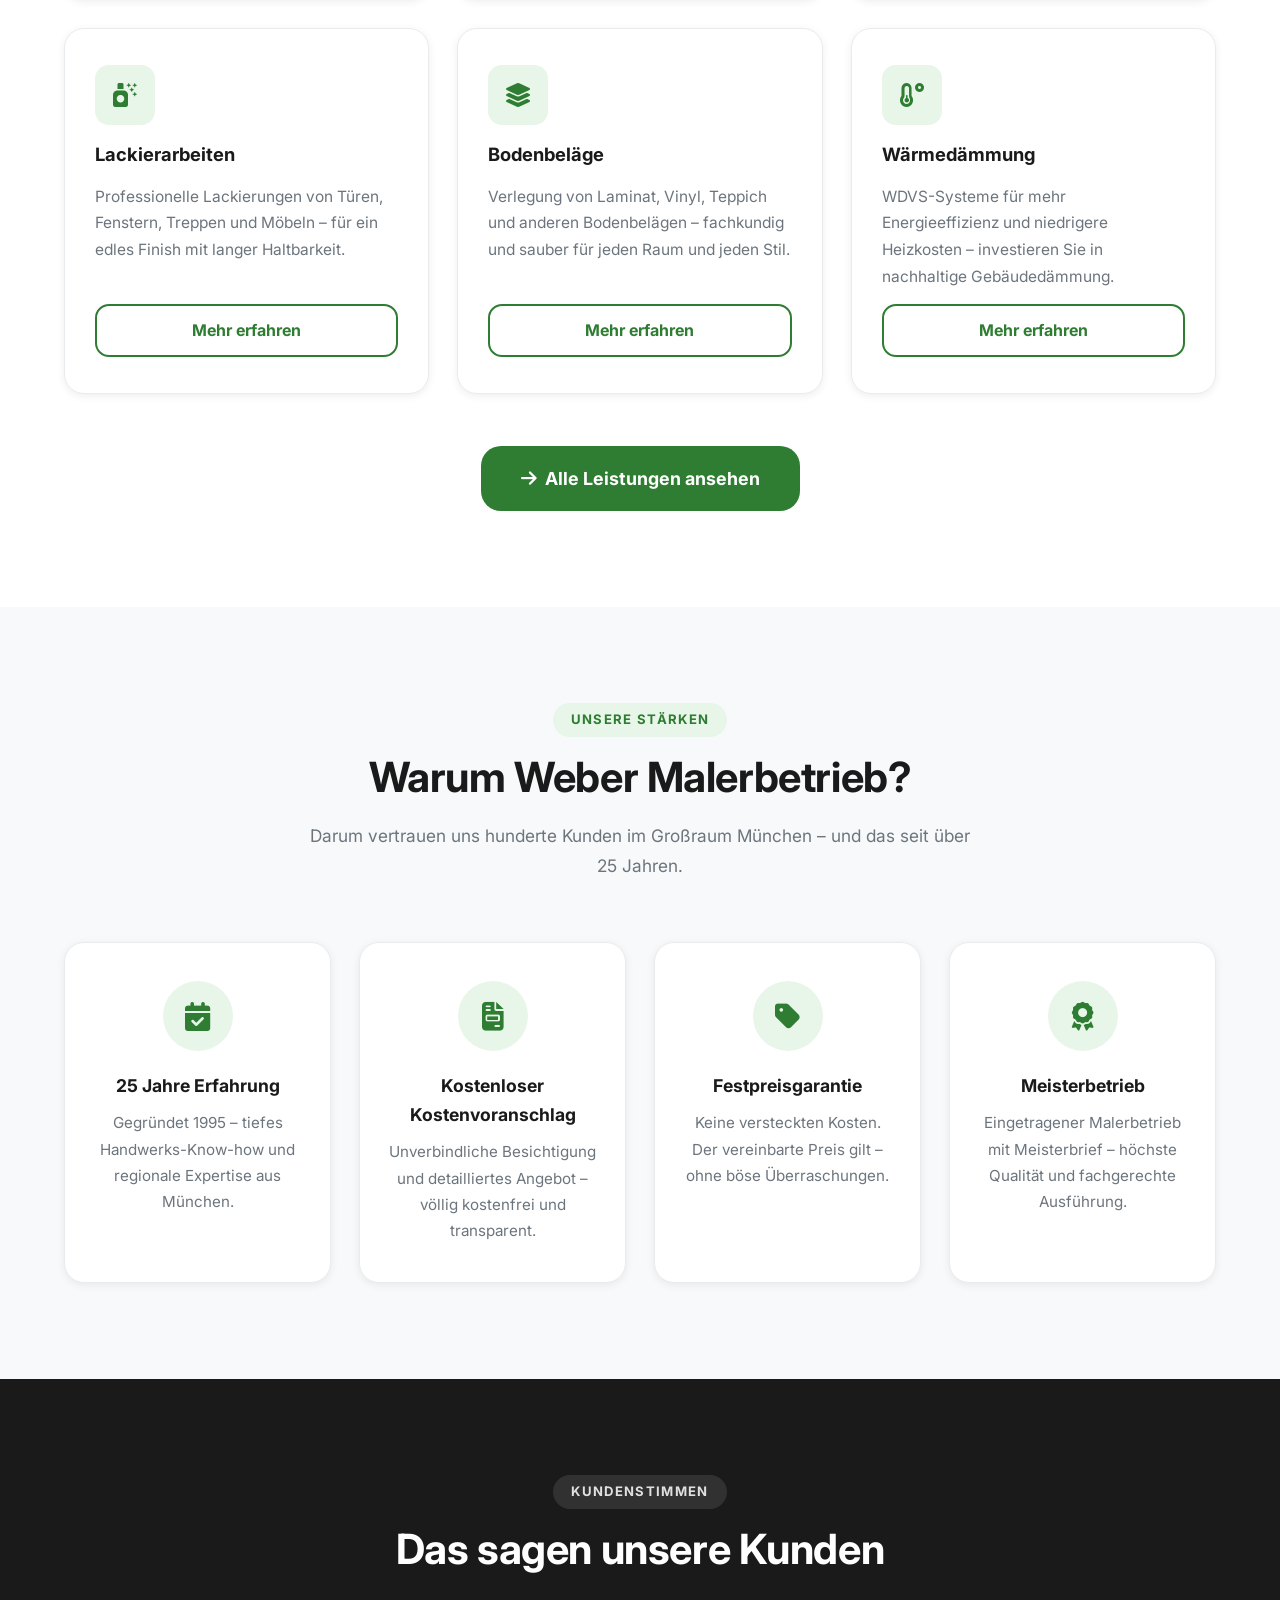
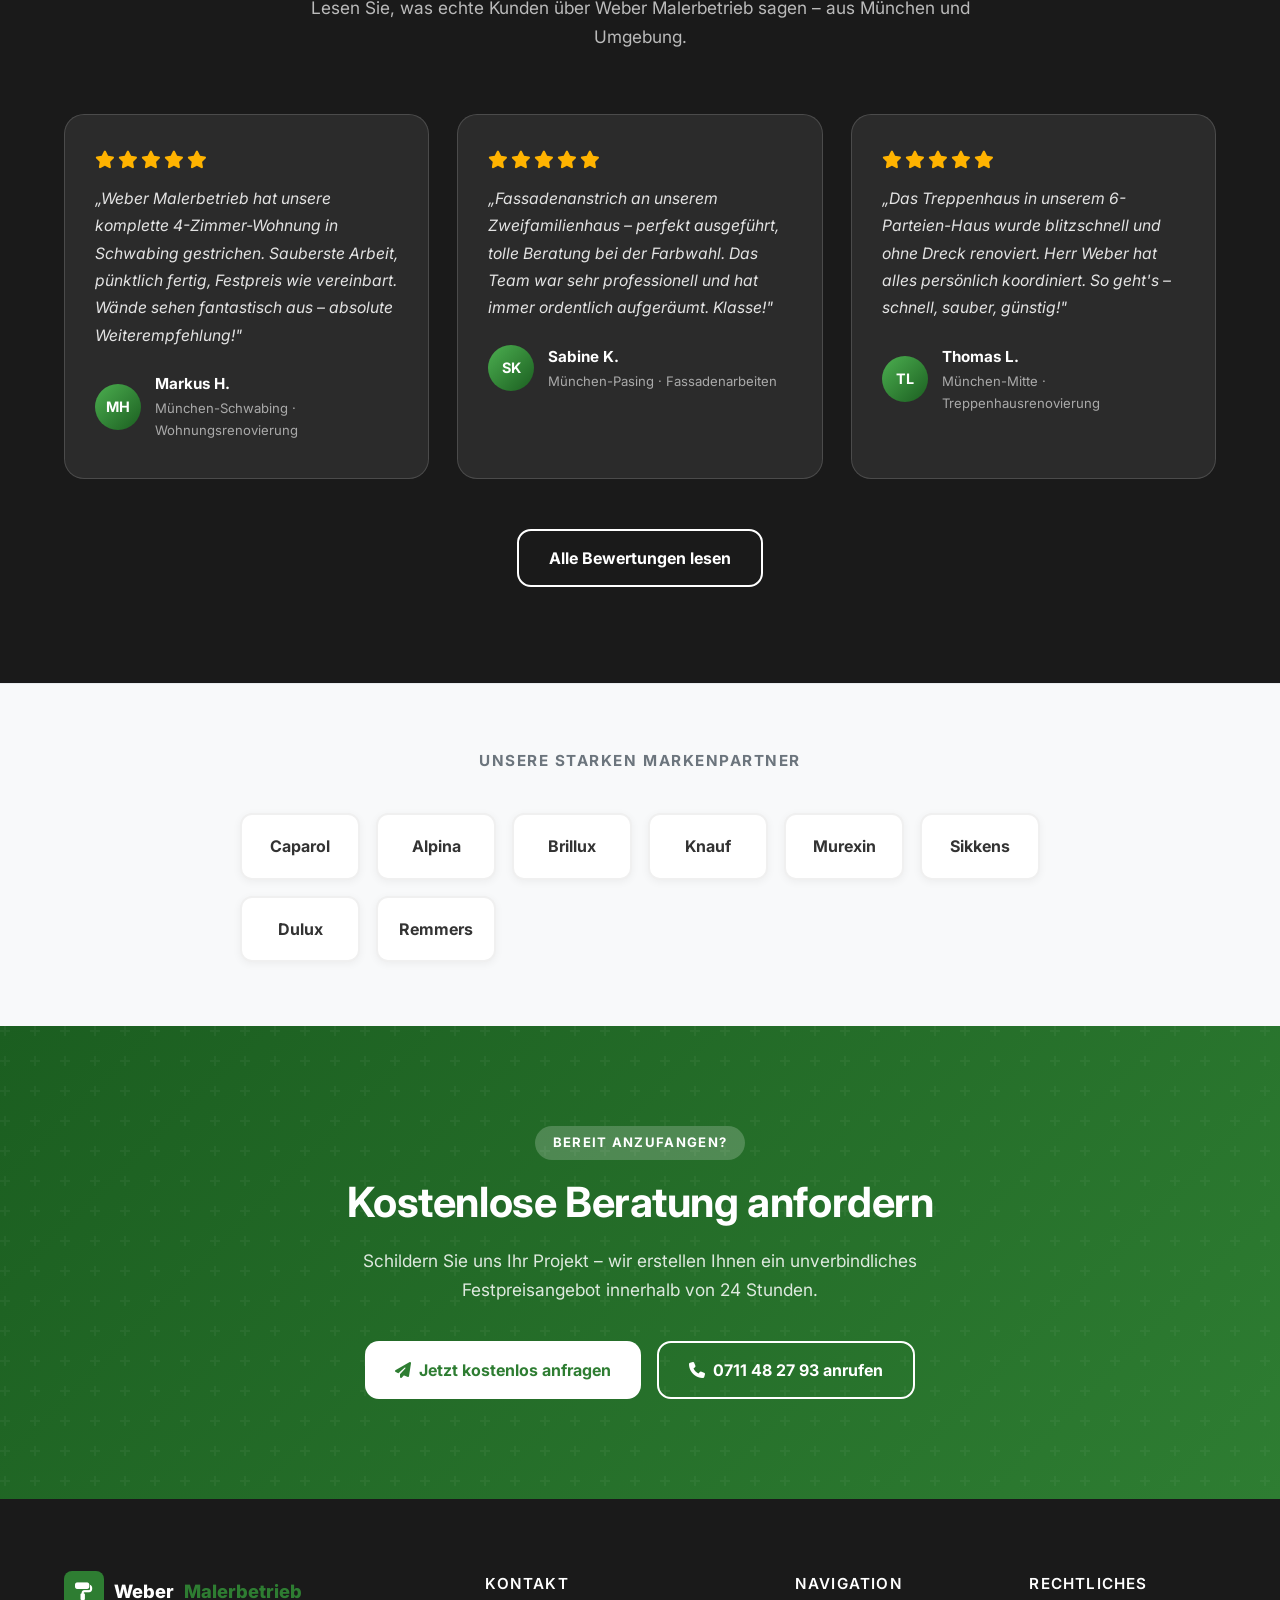
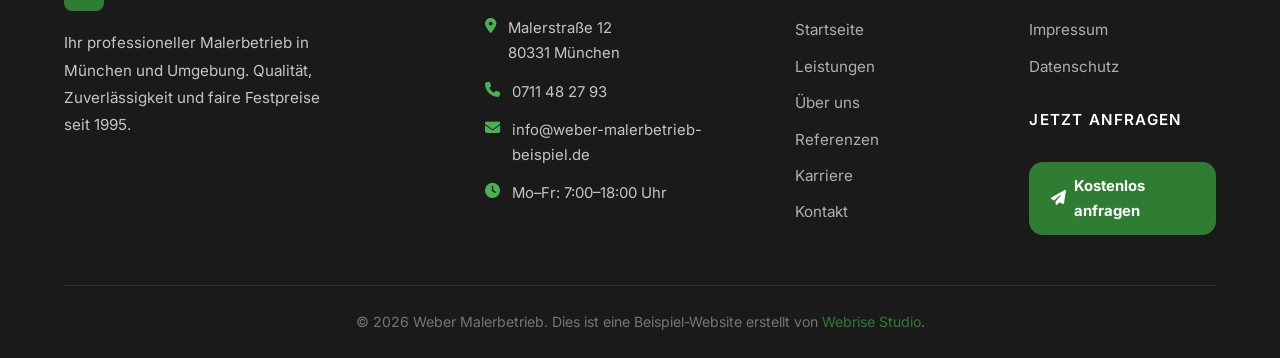
==== commit 5dd1cb86: "Demo-Personalisierung: Firma/Telefon/Banner komplett überarbeitet - DOMContentLoaded Bug gefixt (dir" ====
--- a/index.html
+++ b/index.html
@@ -24,10 +24,8 @@
   </script> -->
 
   <link rel="stylesheet" href="css/style.css">
-  <link rel="icon" type="image/x-icon" href="favicon.ico">
-  <link rel="icon" type="image/png" sizes="32x32" href="favicon-32x32.png">
-  <link rel="icon" type="image/png" sizes="16x16" href="favicon-16x16.png">
-  <link rel="apple-touch-icon" sizes="180x180" href="apple-touch-icon.png">
+  <link rel="icon" type="image/png" href="favicon.png">
+  <link rel="apple-touch-icon" href="favicon.png">
   <!-- Open Graph -->
   <meta property="og:type" content="website">
   <meta property="og:url" content="https://webrisestudiode.github.io/maler-weber/">
@@ -39,13 +37,13 @@
 <body>
 
 <!-- Personalisierter Demo-Banner -->
-<div id="personalized-banner" style="display:none; background:linear-gradient(90deg,#1B5E20,#2E7D32); color:white; text-align:center; padding:10px 20px; font-size:0.9rem; font-weight:600; letter-spacing:0.01em; position:relative; z-index:9999;">
+<div id="personalized-banner" style="display:none; background:linear-gradient(90deg,#1B5E20,#2E7D32); color:white; text-align:center; padding:10px 20px; font-size:0.9rem; font-weight:600; letter-spacing:0.01em; position:fixed;top:0;left:0;right:0;width:100%;z-index:9999;">
   <i class="fa-solid fa-paint-roller" style="margin-right:8px;"></i>
-  Guten Tag Herr/Frau <span id="banner-name" style="font-weight:800;"></span> – so könnte die Website von <strong id="banner-firma"></strong> aussehen &nbsp;·&nbsp;
+  Guten Tag Herr <span id="banner-name" style="font-weight:800;"></span> – so könnte Ihre Website aussehen &nbsp;·&nbsp; Alle Inhalte sind Beispieldaten
   <a href="https://webrisestudio.de/kontakt.html" target="_blank" style="color:rgba(255,255,255,0.9);text-decoration:underline;font-weight:700;">Website anfragen →</a>
 </div>
 <script>
-(function(){var p=new URLSearchParams(window.location.search),f=p.get('firma'),n=p.get('name');if(f&&n){var b=document.getElementById('personalized-banner');if(b){document.getElementById('banner-firma').textContent=f;document.getElementById('banner-name').textContent=n;b.style.display='block';}}})();
+(function(){var p=new URLSearchParams(window.location.search);var f=p.get('firma'),n=p.get('name'),s=p.get('stadt'),t=p.get('telefon');if(f)sessionStorage.setItem('ws_firma',f);if(n)sessionStorage.setItem('ws_name',n);if(s)sessionStorage.setItem('ws_stadt',s);if(t)sessionStorage.setItem('ws_telefon',t);var name=sessionStorage.getItem('ws_name');if(name){var b=document.getElementById('personalized-banner'),el=document.getElementById('banner-name');if(b&&el){el.textContent=name;b.style.display='block';}}})();
 </script>
 
   <!-- Info Banner -->
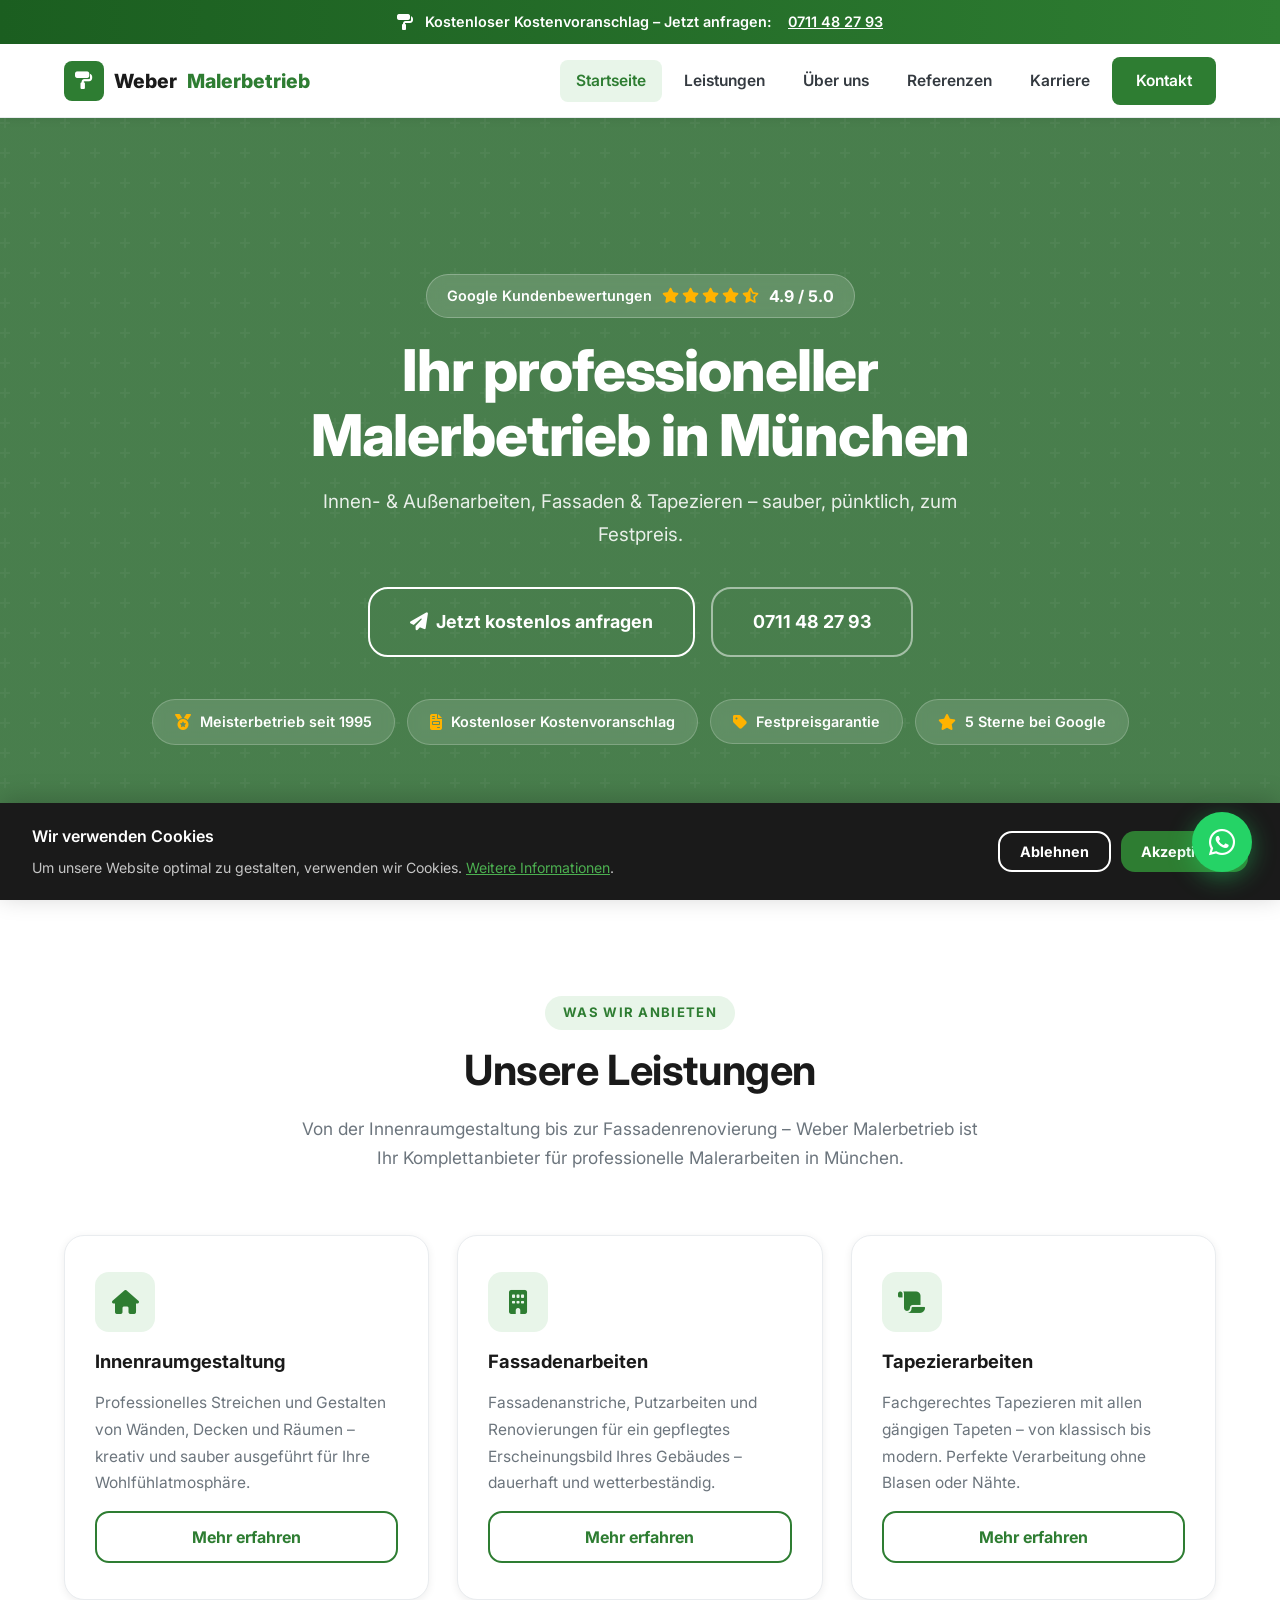
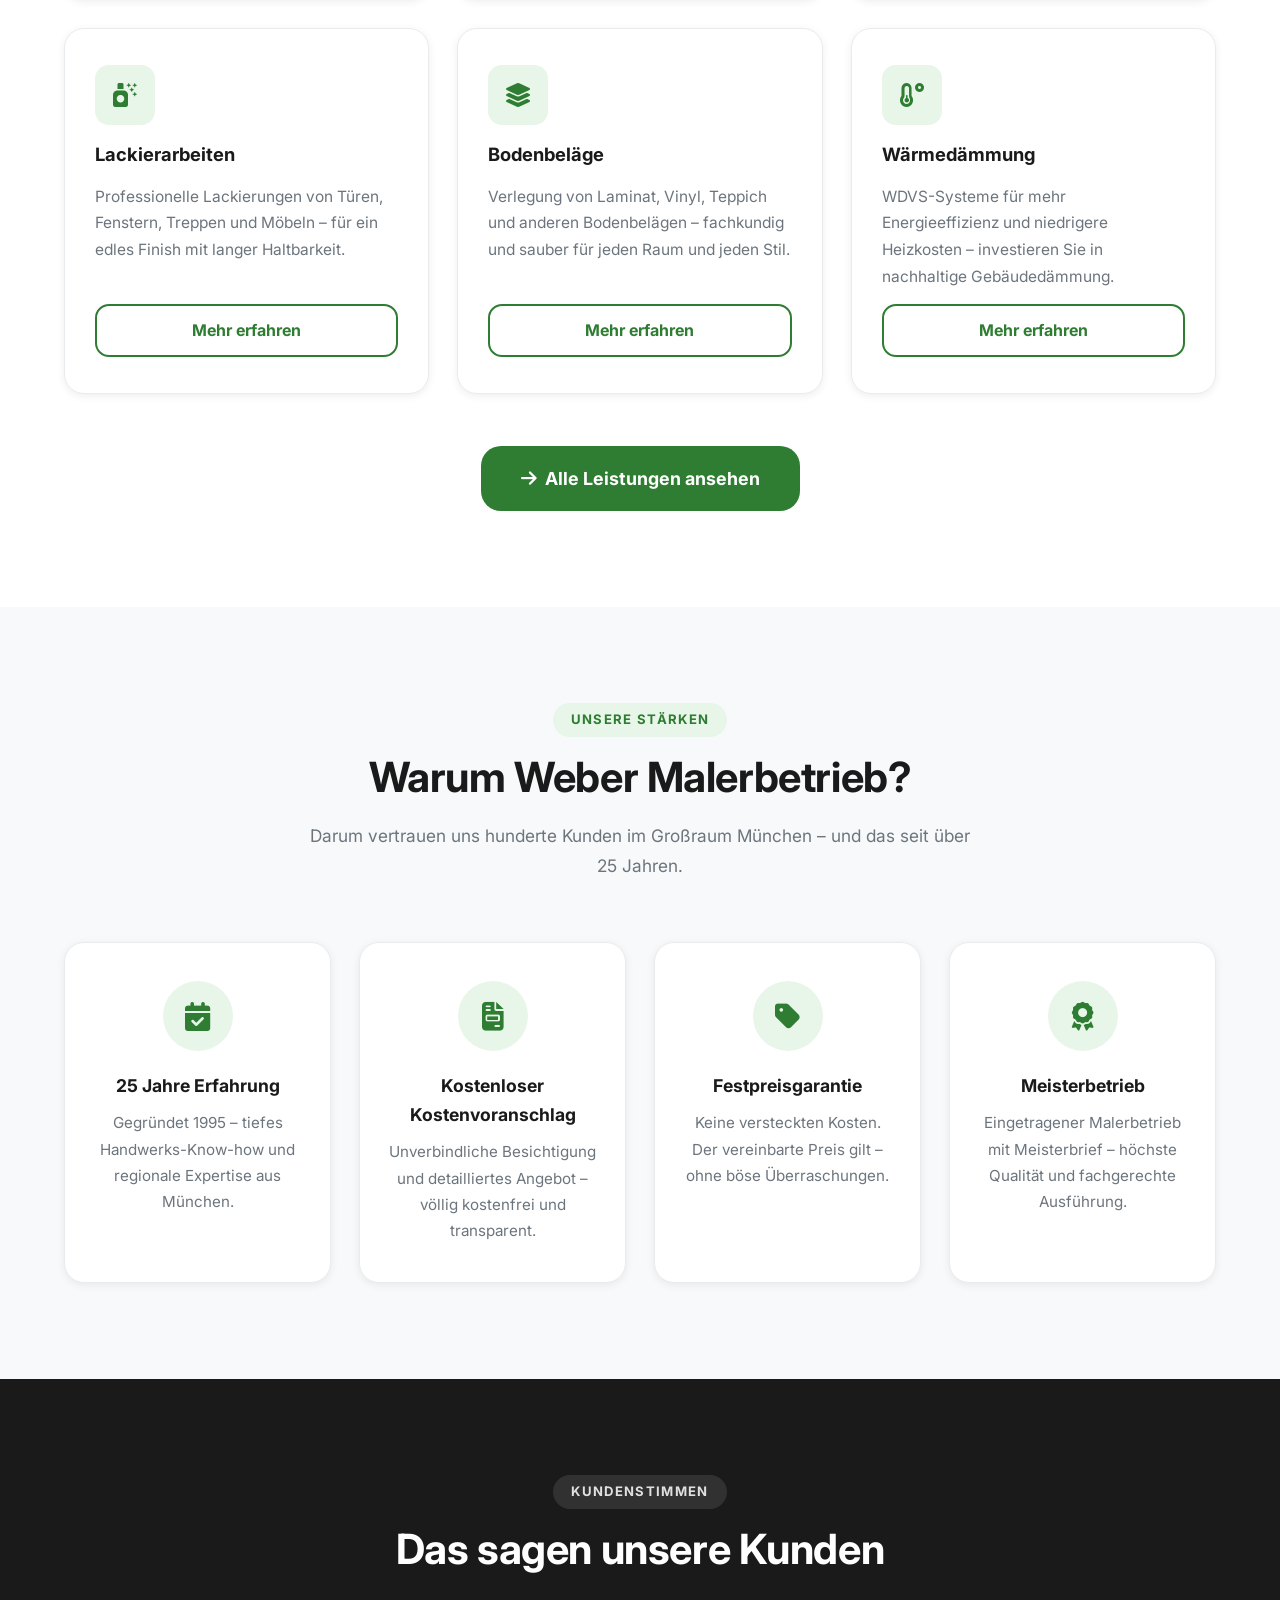
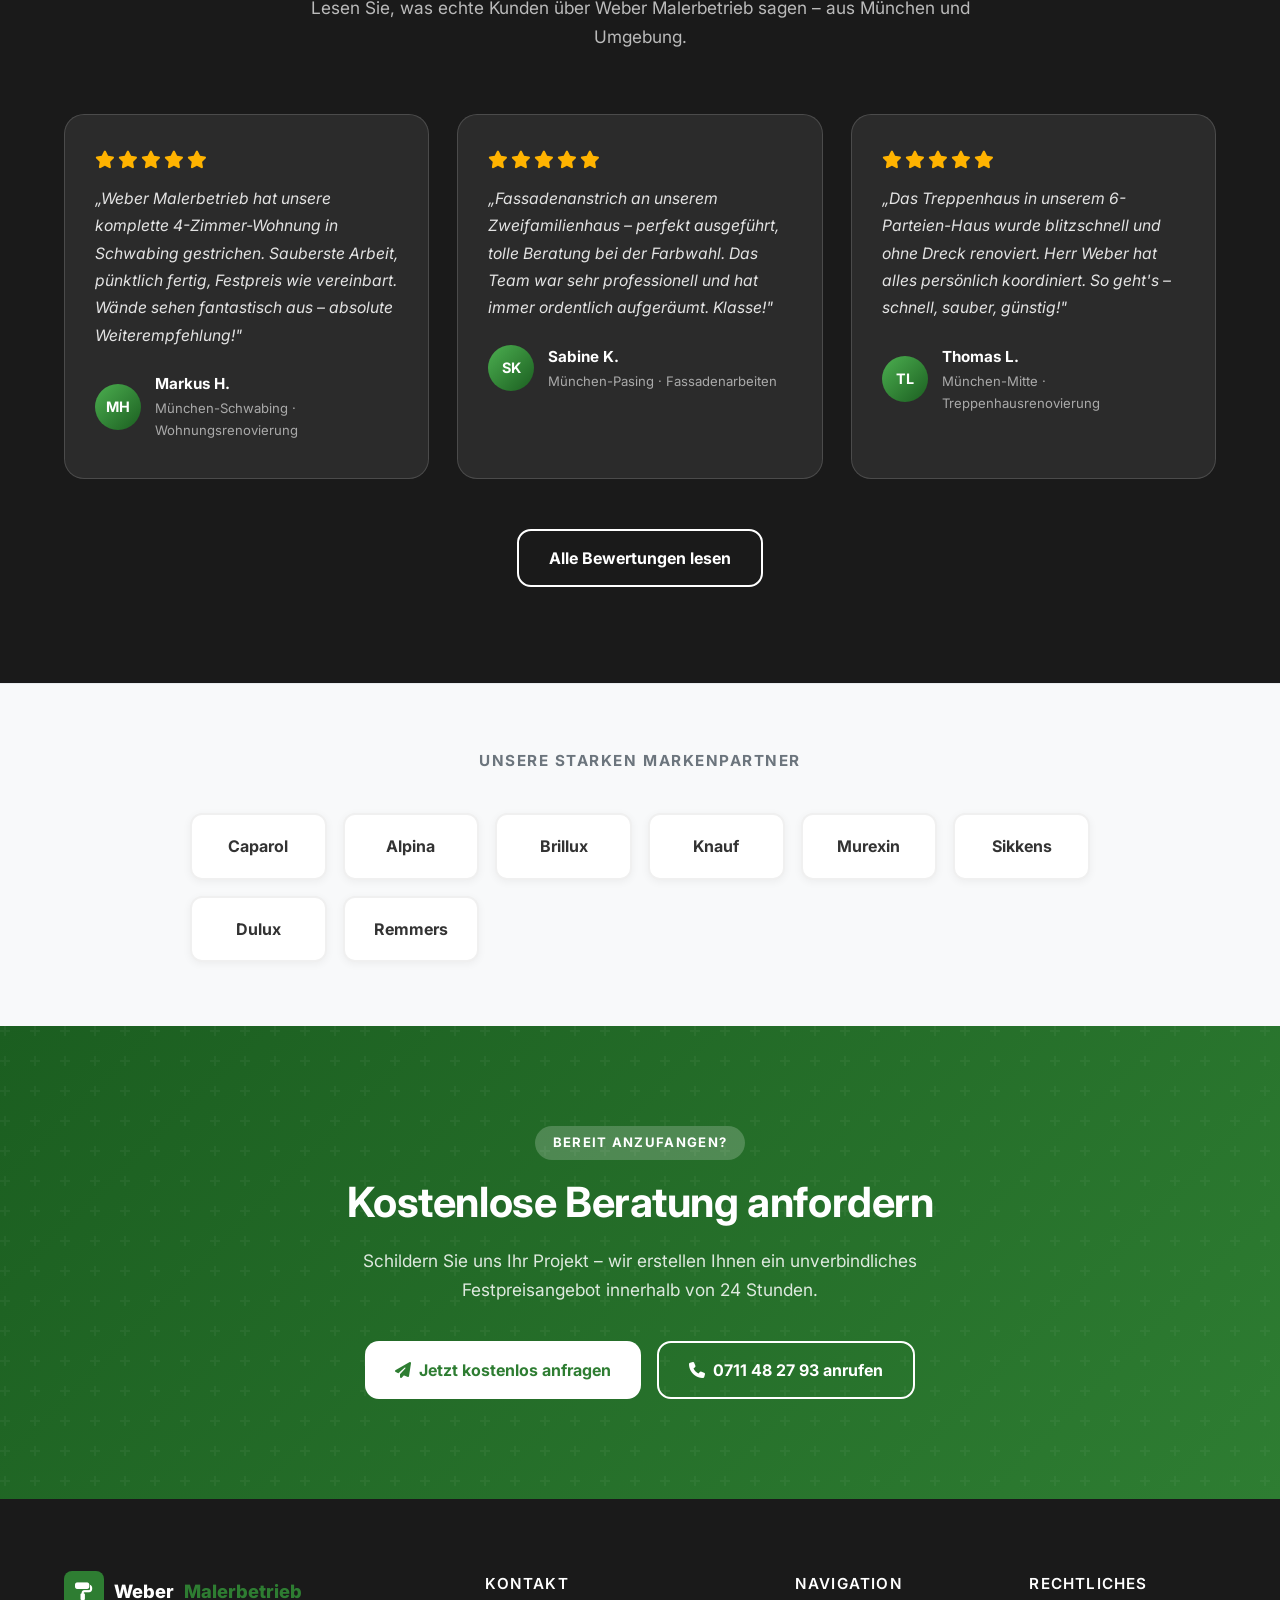
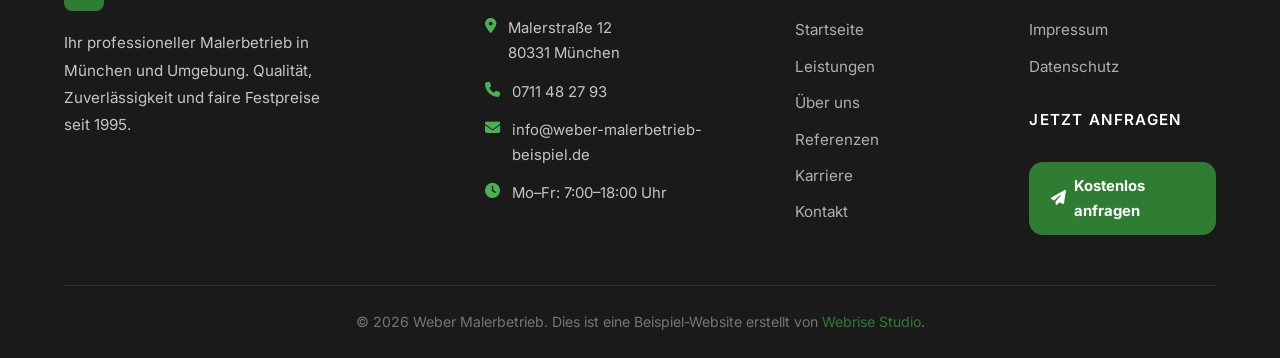
==== commit 98d4adb8: "Mobile: kein horizontales Scrollen mehr auf 390px - html { overflow-x: hidden } ergänzt - Brands-/Lo" ====
--- a/index.html
+++ b/index.html
@@ -43,8 +43,9 @@
   <a href="https://webrisestudio.de/kontakt.html" target="_blank" style="color:rgba(255,255,255,0.9);text-decoration:underline;font-weight:700;">Website anfragen →</a>
 </div>
 <script>
-(function(){var p=new URLSearchParams(window.location.search);var f=p.get('firma'),n=p.get('name'),s=p.get('stadt'),t=p.get('telefon');if(f)sessionStorage.setItem('ws_firma',f);if(n)sessionStorage.setItem('ws_name',n);if(s)sessionStorage.setItem('ws_stadt',s);if(t)sessionStorage.setItem('ws_telefon',t);var name=sessionStorage.getItem('ws_name');if(name){var b=document.getElementById('personalized-banner'),el=document.getElementById('banner-name');if(b&&el){el.textContent=name;b.style.display='block';}}})();
+(function(){var p=new URLSearchParams(window.location.search);var f=p.get('firma'),n=p.get('name'),s=p.get('stadt'),t=p.get('telefon');if(f)sessionStorage.setItem('ws_firma',f);if(n)sessionStorage.setItem('ws_name',n);if(s)sessionStorage.setItem('ws_stadt',s);if(t)sessionStorage.setItem('ws_telefon',t);var name=sessionStorage.getItem('ws_name');if(name){var b=document.getElementById('personalized-banner'),el=document.getElementById('banner-name');if(b&&el){el.textContent=name;b.style.display='block';document.documentElement.appendChild(b);var h=b.offsetHeight||44;var sp=document.getElementById('ws-banner-spacer');if(sp)sp.style.height=h+'px';}}})();
 </script>
+<div id="ws-banner-spacer" style="height:0;overflow:hidden;"></div>
 
   <!-- Info Banner -->
   <div class="info-banner">
@@ -277,7 +278,7 @@
     <div class="container">
       <h3 class="text-center animate-on-scroll" style="margin-bottom:40px; color:var(--color-gray); font-size:0.95rem; font-weight:700; text-transform:uppercase; letter-spacing:0.1em;">Unsere starken Markenpartner</h3>
       <div class="brands-grid animate-on-scroll">
-        <div style="display:grid; grid-template-columns:repeat(auto-fit,minmax(120px,1fr)); gap:16px; max-width:900px; margin:0 auto;">
+        <div style="display:grid; grid-template-columns:repeat(auto-fit,minmax(120px,1fr)); gap:16px; max-width:900px; margin:0 auto; width:100%;">
     <div style="background:#fff; border:2px solid #f0f0f0; border-radius:12px; padding:18px 12px; text-align:center; font-weight:700; font-size:1rem; color:#333; box-shadow:0 2px 8px rgba(0,0,0,0.05); transition:border-color 0.2s;" onmouseover="this.style.borderColor='#2E7D32'" onmouseout="this.style.borderColor='#f0f0f0'">Caparol</div>
     <div style="background:#fff; border:2px solid #f0f0f0; border-radius:12px; padding:18px 12px; text-align:center; font-weight:700; font-size:1rem; color:#333; box-shadow:0 2px 8px rgba(0,0,0,0.05); transition:border-color 0.2s;" onmouseover="this.style.borderColor='#2E7D32'" onmouseout="this.style.borderColor='#f0f0f0'">Alpina</div>
     <div style="background:#fff; border:2px solid #f0f0f0; border-radius:12px; padding:18px 12px; text-align:center; font-weight:700; font-size:1rem; color:#333; box-shadow:0 2px 8px rgba(0,0,0,0.05); transition:border-color 0.2s;" onmouseover="this.style.borderColor='#2E7D32'" onmouseout="this.style.borderColor='#f0f0f0'">Brillux</div>
--- a/css/style.css
+++ b/css/style.css
@@ -34,7 +34,7 @@
 
 /* ---- Reset & Base ---- */
 *, *::before, *::after { box-sizing: border-box; margin: 0; padding: 0; }
-html { scroll-behavior: smooth; font-size: 16px; }
+html { overflow-x: hidden; scroll-behavior: smooth; font-size: 16px; }
 body {
   font-family: var(--font-family);
   color: var(--color-dark);
@@ -140,7 +140,7 @@
 .hero {
   min-height: calc(100vh - var(--nav-height) - var(--banner-height));
   display: flex; align-items: center;
-  background: linear-gradient(135deg, #1B5E20 0%, #2E7D32 50%, #388E3C 100%);
+  background: linear-gradient(rgba(27, 94, 32, 0.80), rgba(27, 94, 32, 0.80)), url('bilder-mitarbeiter/betrieb.jpg') center/cover no-repeat;
   position: relative; overflow: hidden; padding: 80px 0;
 }
 .hero::before {
@@ -551,14 +551,19 @@
     gap: 0;
     padding-top: 80px;
     padding-bottom: 40px;
-    transform: translateX(100%);
-    transition: transform 0.3s cubic-bezier(.4,0,.2,1);
+    transform: translateX(0);
+    transition: opacity 0.25s ease, visibility 0.25s ease;
     overflow-y: auto;
     z-index: 9999;
     box-shadow: var(--shadow-lg);
+    opacity: 0;
+    visibility: hidden;
+    pointer-events: none;
   }
   .nav-links.open {
-    transform: translateX(0);
+    opacity: 1;
+    visibility: visible;
+    pointer-events: auto;
     display: flex;
   }
   .nav-links a {
